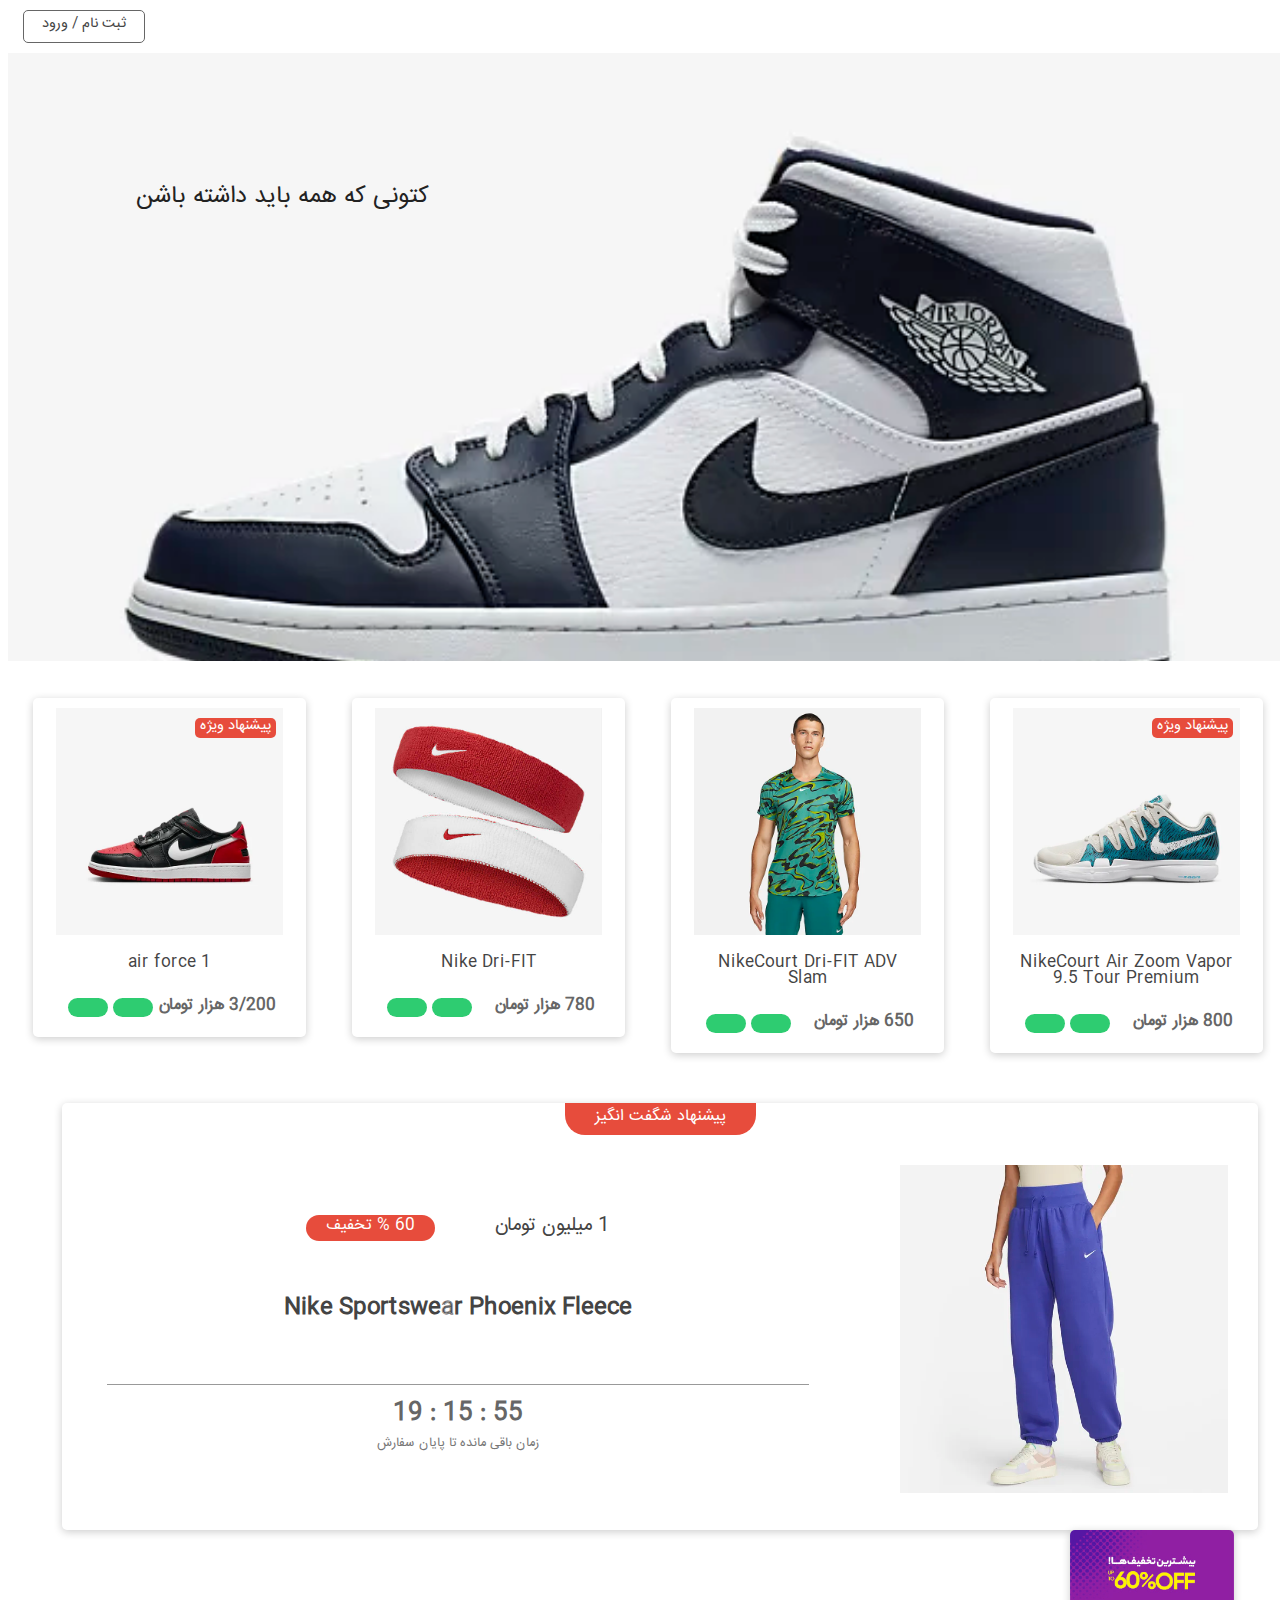
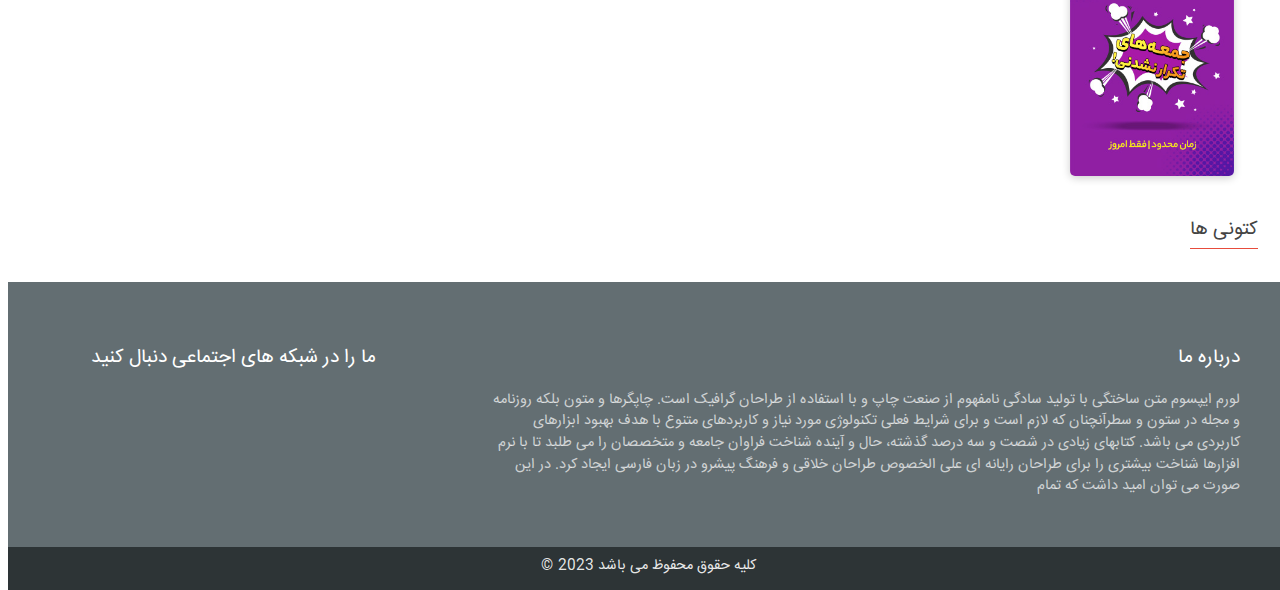
==== home.html @ 058c629d "login page" ====
<!DOCTYPE html>
<html dir="rtl">
<head>
    <meta charset="UTF-8">
    <meta name="viewport" content="width=device-width, initial-scale=1.0">
    <title>Document</title>
    <link rel="stylesheet" href="./style/reset.css">
    <link rel="stylesheet" href="./style/main.css">
    <link rel="stylesheet" href="./style/home.css">
    <link rel="preconnect" href="//fdn.fontcdn.ir">
    <link rel="preconnect" href="//v1.fontapi.ir">
    <link href="https://v1.fontapi.ir/css/Yekan" rel="stylesheet">
    <link rel="stylesheet" href="https://cdnjs.cloudflare.com/ajax/libs/font-awesome/6.4.2/css/all.min.css" integrity="sha512-z3gLpd7yknf1YoNbCzqRKc4qyor8gaKU1qmn+CShxbuBusANI9QpRohGBreCFkKxLhei6S9CQXFEbbKuqLg0DA==" crossorigin="anonymous" referrerpolicy="no-referrer" />
    <link rel="stylesheet" href="./style/animated.css">
    <link rel="stylesheet" href="./style/flexboxgrid.css">
    <link rel="stylesheet" href="./style/owl.carousel.min.css">
    <link rel="stylesheet" href="./style/owl.carousel.min.css">

</head>
<body>
    <header>
        <nav>
            <div class="nav_right">
                <a href="#"><i class="fa-solid fa-cart-shopping"></i></a>
                <a href=""><i class="fa-regular fa-user"></i></a>
                <a href=""><i class="fa-solid fa-magnifying-glass"></i></a>
                <a href=""><i class="fa-solid fa-house"></i></a>
            </div>
            <div class="nav_left">
                <div class="register-login-btn">
                <i class="fa-regular fa-user"></i>
                 <a href="">ثبت نام / ورود </a></div>
            </div>
        </nav>
        <section class="slider">
            <div class="slides">
                <div class="item active animate__fadeIn" id="slide1">
                    <img src="./photo/air-jordan1.JPEG" alt="">
                    <span>کتونی که همه باید داشته باشن</span>
                </div>
                <div class="item " id="slide2">
                    <img src="./photo/air-jordan-4-retro-damenschuh.jpeg" alt="" >
                    <span>یک رنگ خاص از یک کتونی ترند</span>
                </div>
                <div class="item " id="slide3">
                    <img src="./photo/786bc80b-c481-4cb5-91cc-292ecbd1cf85.JPEG" alt="">
                    <span>کیفیتی که همیشه دنبالش بودید</span>
                </div>
            </div>
            <div class="buttoms">
                <i onclick="setSlide('slide1',1)" class="fa-solid fa-circle" ></i>
                <i onclick="setSlide('slide2',2)" class="fa-solid fa-circle" ></i>
                <i onclick="setSlide('slide3',3)" class="fa-solid fa-circle" ></i>
            </div>
        </section>
    </header>
    <main>
            <section class="home-page-product-section">
                <div class="row">
                    <div class="col-lg-3 col-md-4 col-sm-6 col-xs-12">
                        <div class="shopping-card">
                           <div class="img-sec">
                            <img src="./photo/cards/card1.jpeg" alt=""  >
                            <span class="hot-offer">پیشنهاد ویژه</span>
                            <div class="stars">
                                <i class="fa-solid fa-star"></i>
                                <i class="fa-solid fa-star"></i>
                                <i class="fa-solid fa-star"></i>
                                <i class="fa-solid fa-star"></i>
                                <i class="fa-solid fa-star"></i>
                            </div>
                        </div>
                        <div class="title">NikeCourt Air Zoom Vapor 9.5 Tour Premium</div>
                        <div class="buttons">
                            <div class="right"><span class="price">800 هزار تومان</span> </div>
                            <div class="left">
                                <div class="extend-btn">
                                    <a href="" class="b-text">علاقه</a>
                                    <a href="" class="b-icon"><i class="fa-regular fa-heart"></i></a>
                                </div>
                                <div class="extend-btn">
                                    <a href="" class="b-text">خرید</a>
                                    <a href="" class="b-icon"><i class="fa-solid fa-cart-shopping"></i></a>
                                </div>
                            </div>
                        </div> 
                        </div>
                    </div>
                    <div class="col-lg-3 col-md-4 col-sm-6 col-xs-12">
                        <div class="shopping-card">
                           <div class="img-sec">
                            <img src="./photo/cards/card2.jpeg" alt="" >
                            <div class="stars">
                                <i class="fa-solid fa-star"></i>
                                <i class="fa-solid fa-star"></i>
                                <i class="fa-solid fa-star"></i>
                                <i class="fa-solid fa-star"></i>
                                <i class="fa-solid fa-star"></i>
                            </div>
                        </div>
                        <div class="title">NikeCourt Dri-FIT ADV Slam</div>
                        <div class="buttons">
                            <div class="right"><span class="price">650 هزار تومان</span> </div>
                            <div class="left">
                                <div class="extend-btn">
                                    <a href="" class="b-text">علاقه</a>
                                    <a href=""class="b-icon"><i class="fa-regular fa-heart"></i></a>
                                </div>
                                <div class="extend-btn">
                                    <a href="" class="b-text">خرید</a>
                                    <a href="" class="b-icon"><i class="fa-solid fa-cart-shopping"></i></a>
                                </div>
                            </div>
                        </div> 
                        </div>
                    </div>
                    <div class="col-lg-3 col-md-4 col-sm-6 col-xs-12">
                        <div class="shopping-card">
                           <div class="img-sec">
                            <img src="./photo/cards/card3.jpeg" alt="" >
                            <div class="stars">
                                <i class="fa-solid fa-star"></i>
                                <i class="fa-solid fa-star"></i>
                                <i class="fa-solid fa-star"></i>
                                <i class="fa-solid fa-star"></i>
                                <i class="fa-solid fa-star"></i>
                            </div>
                        </div>
                        <div class="title">Nike Dri-FIT</div>
                        <div class="buttons">
                            <div class="right"><span class="price">780 هزار تومان</span> </div>
                            <div class="left">
                                <div class="extend-btn">
                                    <a href="" class="b-text">علاقه</a>
                                    <a href="" class="b-icon"><i class="fa-regular fa-heart"></i></a>
                                </div>
                                <div class="extend-btn">
                                    <a href="" class="b-text">خرید</a>
                                    <a href="" class="b-icon"><i class="fa-solid fa-cart-shopping"></i></a>
                                </div>
                            </div>
                        </div> 
                        </div>
                    </div>
                    <div class="col-lg-3 col-md-4 col-sm-6 col-xs-12">
                        <div class="shopping-card">
                           <div class="img-sec">
                            <img src="./photo/cards/8d406f4e-4326-4050-8c28-095c5e1be34c.JPEG" alt="">
                            <span class="hot-offer">پیشنهاد ویژه</span>
                            <div class="stars">
                                <i class="fa-solid fa-star"></i>
                                <i class="fa-solid fa-star"></i>
                                <i class="fa-solid fa-star"></i>
                                <i class="fa-solid fa-star"></i>
                                <i class="fa-solid fa-star"></i>
                            </div>
                        </div>
                        <div class="title">air force 1 </div>
                        <div class="buttons">
                            <div class="right"><span class="price">3/200 هزار تومان</span></div>
                            <div class="left">
                                <div class="extend-btn">
                                    <a href="" class="b-text">علاقه</a>
                                    <a href="" class="b-icon"><i class="fa-regular fa-heart"></i></a>
                                </div>
                                <div class="extend-btn">
                                    <a href="" class="b-text">خرید</a>
                                    <a href="" class="b-icon"><i class="fa-solid fa-cart-shopping"></i></a>
                                </div>
                            </div>
                        </div> 
                        </div>
                    </div>
                </div>
            </section>
            <section class="supper-offer-section">
                <div class="row">
                    <div class="col-lg-9 col-md-9 col-xs-12 col-sm-7">
                        <div class="container">
                        <div class="supper-offer-box">
                            <span class="title">پیشنهاد شگفت انگیز</span>
                            <div class="body">
                            <div class="row">
                                <div class="col-lg-4 col-md-4 col-sm-12 col-xs-12">
                                    <div class="image-container">
                                        <img src="./photo/supper.jpeg" alt="">
                                    </div>
                                </div>
                                <div class="col-lg-8 col-md-8 col-sm-12 col-xs-12">
                                    <div class="spasification">
                                        <div class="price-row">
                                            <div class="price">1 میلیون تومان</div>
                                            <div class="offer">60 % تخفیف</div>
                                        </div>
                                        <div class="title-name">Nike Sportswear Phoenix Fleece</div>
                                        <div class="counter-down">
                                            <span id="s">55</span> :
                                            <span id="m">15</span> :
                                            <span id="h">19</span>
                                           
                                            
                                        </div>
                                        <div class="remaining-down">زمان باقی مانده تا پایان سفارش</div>
                                    </div>
                                </div>
                            </div>
                            </div>
                        </div>
                    </div>
                    <div class="col-lg-3 col-md-3 col-xs-12 col-sm-5">
                        <div class="banner">
                            <img src="./photo/friday.jpg" alt="">
                        </div></div>
                    </div>
                </div>
            </section>
            <section class="dragble-list">
                <div class="title">
                    <span>کتونی ها </span>
                </div>
                <div class="owl-carousel owl-theme" id="owl-product">
                    <div class="item">
                        <div class="shopping-card">
                            <div class="img-sec">
                             <img src="./photo/h1.jpg" alt="" >
                             <div class="stars">
                                 <i class="fa-solid fa-star"></i>
                                 <i class="fa-solid fa-star"></i>
                                 <i class="fa-solid fa-star"></i>
                                 <i class="fa-solid fa-star"></i>
                                 <i class="fa-solid fa-star"></i>
                             </div>
                         </div>
                         <div class="title">Nike Air Force 1 '07</div>
                         <div class="buttons">
                             <div class="right"><span class="price">780 هزار تومان</span> </div>
                             <div class="left">
                                 <div class="extend-btn">
                                     <a href="" class="b-text">علاقه</a>
                                     <a href="" class="b-icon"><i class="fa-regular fa-heart"></i></a>
                                 </div>
                                 <div class="extend-btn">
                                     <a href="" class="b-text">خرید</a>
                                     <a href="" class="b-icon"><i class="fa-solid fa-cart-shopping"></i></a>
                                 </div>
                             </div>
                         </div> 
                         </div>
                    </div>
                    <div class="item">
                        <div class="shopping-card">
                            <div class="img-sec">
                             <img src="./photo/h2.jpeg" alt="" >
                             <div class="stars">
                                 <i class="fa-solid fa-star"></i>
                                 <i class="fa-solid fa-star"></i>
                                 <i class="fa-solid fa-star"></i>
                                 <i class="fa-solid fa-star"></i>
                                 <i class="fa-solid fa-star"></i>
                             </div>
                         </div>
                         <div class="title">Nike Air Force 1 Shadow</div>
                         <div class="buttons">
                             <div class="right"><span class="price">780 هزار تومان</span> </div>
                             <div class="left">
                                 <div class="extend-btn">
                                     <a href="" class="b-text">علاقه</a>
                                     <a href="" class="b-icon"><i class="fa-regular fa-heart"></i></a>
                                 </div>
                                 <div class="extend-btn">
                                     <a href="" class="b-text">خرید</a>
                                     <a href="" class="b-icon"><i class="fa-solid fa-cart-shopping"></i></a>
                                 </div>
                             </div>
                         </div> 
                         </div>
                    </div>
                    <div class="item">
                        <div class="shopping-card">
                            <div class="img-sec">
                             <img src="./photo/h3.jpeg" alt="" >
                             <div class="stars">
                                 <i class="fa-solid fa-star"></i>
                                 <i class="fa-solid fa-star"></i>
                                 <i class="fa-solid fa-star"></i>
                                 <i class="fa-solid fa-star"></i>
                                 <i class="fa-solid fa-star"></i>
                             </div>
                         </div>
                         <div class="title">Nike Dunk Low</div>
                         <div class="buttons">
                             <div class="right"><span class="price">1.780 هزار تومان</span> </div>
                             <div class="left">
                                 <div class="extend-btn">
                                     <a href="" class="b-text">علاقه</a>
                                     <a href="" class="b-icon"><i class="fa-regular fa-heart"></i></a>
                                 </div>
                                 <div class="extend-btn">
                                     <a href="" class="b-text">خرید</a>
                                     <a href="" class="b-icon"><i class="fa-solid fa-cart-shopping"></i></a>
                                 </div>
                             </div>
                         </div> 
                         </div>
                    </div>
                    <div class="item">
                        <div class="shopping-card">
                            <div class="img-sec">
                             <img src="./photo/h4.jpeg" alt="" >
                             <div class="stars">
                                 <i class="fa-solid fa-star"></i>
                                 <i class="fa-solid fa-star"></i>
                                 <i class="fa-solid fa-star"></i>
                                 <i class="fa-solid fa-star"></i>
                                 <i class="fa-solid fa-star"></i>
                             </div>
                         </div>
                         <div class="title">Nike Dunk Low</div>
                         <div class="buttons">
                             <div class="right"><span class="price">1.870 هزار تومان</span> </div>
                             <div class="left">
                                 <div class="extend-btn">
                                     <a href="" class="b-text">علاقه</a>
                                     <a href="" class="b-icon"><i class="fa-regular fa-heart"></i></a>
                                 </div>
                                 <div class="extend-btn">
                                     <a href="" class="b-text">خرید</a>
                                     <a href="" class="b-icon"><i class="fa-solid fa-cart-shopping"></i></a>
                                 </div>
                             </div>
                         </div> 
                         </div>
                    </div>
                    <div class="item">
                        <div class="shopping-card">
                            <div class="img-sec">
                             <img src="./photo/h5.jpg" alt="" >
                             <div class="stars">
                                 <i class="fa-solid fa-star"></i>
                                 <i class="fa-solid fa-star"></i>
                                 <i class="fa-solid fa-star"></i>
                                 <i class="fa-solid fa-star"></i>
                                 <i class="fa-solid fa-star"></i>
                             </div>
                         </div>
                         <div class="title">Nike Dunk Low</div>
                         <div class="buttons">
                             <div class="right"><span class="price">1.330 هزار تومان</span> </div>
                             <div class="left">
                                 <div class="extend-btn">
                                     <a href="" class="b-text">علاقه</a>
                                     <a href="" class="b-icon"><i class="fa-regular fa-heart"></i></a>
                                 </div>
                                 <div class="extend-btn">
                                     <a href="" class="b-text">خرید</a>
                                     <a href="" class="b-icon"><i class="fa-solid fa-cart-shopping"></i></a>
                                 </div>
                             </div>
                         </div> 
                         </div>
                    </div>
                    <div class="item">
                        <div class="shopping-card">
                            <div class="img-sec">
                             <img src="./photo/h6.jpg" alt="" >
                             <div class="stars">
                                 <i class="fa-solid fa-star"></i>
                                 <i class="fa-solid fa-star"></i>
                                 <i class="fa-solid fa-star"></i>
                                 <i class="fa-solid fa-star"></i>
                                 <i class="fa-solid fa-star"></i>
                             </div>
                         </div>
                         <div class="title">Air Jordan 1 Mid</div>
                         <div class="buttons">
                             <div class="right"><span class="price">1.220 هزار تومان</span> </div>
                             <div class="left">
                                 <div class="extend-btn">
                                     <a href="" class="b-text">علاقه</a>
                                     <a href="" class="b-icon"><i class="fa-regular fa-heart"></i></a>
                                 </div>
                                 <div class="extend-btn">
                                     <a href="" class="b-text">خرید</a>
                                     <a href="" class="b-icon"><i class="fa-solid fa-cart-shopping"></i></a>
                                 </div>
                             </div>
                         </div> 
                         </div>
                    </div>
                    <div class="item">
                        <div class="shopping-card">
                            <div class="img-sec">
                             <img src="./photo/cards/card1.jpeg" alt="" >
                             <div class="stars">
                                 <i class="fa-solid fa-star"></i>
                                 <i class="fa-solid fa-star"></i>
                                 <i class="fa-solid fa-star"></i>
                                 <i class="fa-solid fa-star"></i>
                                 <i class="fa-solid fa-star"></i>
                             </div>
                         </div>
                         <div class="title">Nike Air Force 1 LV8</div>
                         <div class="buttons">
                             <div class="right"><span class="price">980 هزار تومان</span> </div>
                             <div class="left">
                                 <div class="extend-btn">
                                     <a href="" class="b-text">علاقه</a>
                                     <a href="" class="b-icon"><i class="fa-regular fa-heart"></i></a>
                                 </div>
                                 <div class="extend-btn">
                                     <a href="" class="b-text">خرید</a>
                                     <a href="" class="b-icon"><i class="fa-solid fa-cart-shopping"></i></a>
                                 </div>
                             </div>
                         </div> 
                         </div>
                    </div>
                </div>
            </section>
    </main>
    <footer>
        <div class="row">
            <div class="col-lg-8">
                <div class="right">
                    <div class="title">درباره ما</div> 
                    <div class="des">
                    لورم ایپسوم متن ساختگی با تولید سادگی نامفهوم از صنعت چاپ و با استفاده از طراحان گرافیک است. چاپگرها و متون بلکه روزنامه و مجله در ستون و سطرآنچنان که لازم است و برای شرایط فعلی تکنولوژی مورد نیاز و کاربردهای متنوع با هدف بهبود ابزارهای کاربردی می باشد. کتابهای زیادی در شصت و سه درصد گذشته، حال و آینده شناخت فراوان جامعه و متخصصان را می طلبد تا با نرم افزارها شناخت بیشتری را برای طراحان رایانه ای علی الخصوص طراحان خلاقی و فرهنگ پیشرو در زبان فارسی ایجاد کرد. در این صورت می توان امید داشت که تمام
                </div>
                </div>
               
            </div>
            <div class="col-lg-4">
                <div class="left">
                    <div class="title">
                        ما را در شبکه های اجتماعی دنبال کنید
                    </div>
                    <div class="socials">
                        <a href=""><i class="fa-brands fa-linkedin"></i></a>
                        <a href=""><i class="fa-brands fa-twitter"></i></a>
                        <a href=""><i class="fa-brands fa-instagram"></i></a>
                        <a href=""><i class="fa-brands fa-telegram"></i></a>
                    </div>
                </div>
            </div>
        </div>
        <div class="bottom">کلیه حقوق محفوظ می باشد 2023 © </div>
    </footer>
    <script src="./js/main.js"></script>
    <script src="https://code.jquery.com/jquery-3.4.1.min.js" integrity="sha256-CSXorXvZcTkaix6Yvo6HppcZGetbYMGWSFlBw8HfCJo=" crossorigin="anonymous"></script>
    <script src="./js/jquery.js"></script>
    <script src="./js/owl.carousel.min.js"></script>
</body>
</html>
---- style/main.css ----
@font-face {
  font-family: "iran";
  src: url(../fonts/iran.ttf);
}
* {
  direction: rtl;
  box-sizing: border-box;
  font-family: "iran", sans-serif;
}

body {
  font-family: "Yekan";
  font-size: 100%;
}

a {
  text-decoration: none;
}/*# sourceMappingURL=main.css.map */
---- style/home.css ----
header nav {
  display: flex;
  justify-content: space-between;
  padding: 0.625rem 0.9375rem;
  font-size: 1em;
}
header nav .nav_right {
  display: flex;
  justify-content: center;
  align-items: center;
}
header nav .nav_right a {
  color: #444;
  padding: 0px 0.625rem;
  margin: 0px 0.3125rem;
  font-size: 1.1em;
}
header nav .register-login-btn {
  display: flex;
  justify-content: center;
  align-items: center;
  border: 1px solid #666;
  padding: 0.5125rem 0.5rem;
  border-radius: 5px;
}
header nav .register-login-btn i {
  margin: 0.4375 rem;
  color: #444;
  font-size: 1.1em;
}
header nav .register-login-btn a {
  color: #444;
  margin: 0 0.625rem;
  font-size: 0.9em;
}
header .slider {
  position: relative;
  font-size: 1em;
}
header .slider .slides .item {
  position: relative;
  display: none;
}
header .slider .slides .item img {
  width: 100%;
  height: 38rem;
  -o-object-fit: cover;
     object-fit: cover;
}
header .slider .slides .item span {
  position: absolute;
  left: 10%;
  top: 22%;
  font-size: 1.5rem;
  color: #222;
}
header .slider .slides .item.active {
  display: block;
  animation-name: fade-in;
  animation-duration: 2s;
}
header .slider .buttoms {
  position: absolute;
  bottom: 30px;
  left: 40px;
  z-index: 1;
}
header .slider .buttoms i {
  color: white;
  margin: 2px;
  cursor: pointer;
}
header .slider .buttoms i:hover {
  color: rgba(50, 48, 48, 0.4);
}

main .home-page-product-section {
  padding: 20px 10px;
  font-size: 1rem;
}
main .home-page-product-section .shopping-card {
  text-align: center;
  box-shadow: 0px 2px 8px 0px rgba(0, 0, 0, 0.2);
  margin: 10px 15px;
  border-radius: 5px;
  padding: 10px;
}
main .home-page-product-section .shopping-card .img-sec {
  position: relative;
}
main .home-page-product-section .shopping-card .img-sec img {
  width: 90%;
}
main .home-page-product-section .shopping-card .img-sec .hot-offer {
  background-color: #e74c3c;
  color: white;
  padding: 3px 5px;
  border-radius: 5px;
  position: absolute;
  right: 20px;
  top: 10px;
  font-size: 0.9rem;
}
main .home-page-product-section .shopping-card .img-sec .stars {
  position: absolute;
  top: 10px;
  left: 20px;
}
main .home-page-product-section .shopping-card .img-sec .stars i {
  color: #f1c40f;
}
main .home-page-product-section .shopping-card .title {
  color: #444;
  margin: 15px;
}
main .home-page-product-section .shopping-card .buttons {
  display: flex;
  justify-content: space-between;
  align-items: center;
  padding: 10px 20px;
}
main .home-page-product-section .shopping-card .buttons .right .price {
  color: #666;
  font-weight: bold;
}
main .home-page-product-section .shopping-card .buttons .left {
  display: flex;
}
main .home-page-product-section .shopping-card .buttons .left .extend-btn {
  display: flex;
  justify-content: space-between;
  align-items: center;
  margin-left: 5px;
  background-color: #2ecc71;
  color: white;
  width: 40px;
  padding: 8px 12px;
  border-radius: 25px;
  transition: 0.75s;
  cursor: pointer;
}
main .home-page-product-section .shopping-card .buttons .left .extend-btn .b-text {
  display: none;
  color: white;
}
main .home-page-product-section .shopping-card .buttons .left .extend-btn .b-icon {
  color: white;
  padding-top: 3px;
}
main .home-page-product-section .shopping-card .buttons .left .extend-btn:hover {
  width: 100px;
}
main .home-page-product-section .shopping-card .buttons .left .extend-btn:hover .b-text {
  display: block;
}
main .supper-offer-section {
  padding: 1.25rem;
  font-size: 1rem;
}
main .supper-offer-section .supper-offer-box {
  text-align: center;
  box-shadow: 0px 2px 8px 0px rgba(0, 0, 0, 0.2);
  border-radius: 5px;
  margin: 0rem 0.625rem;
}
main .supper-offer-section .supper-offer-box .title {
  background-color: #e74c3c;
  color: white;
  padding: 0.5rem 1.875rem;
  display: inline-block;
  border-bottom-right-radius: 20px;
  border-bottom-left-radius: 20px;
}
main .supper-offer-section .supper-offer-box .body .image-container {
  text-align: center;
  padding: 1.875rem;
}
main .supper-offer-section .supper-offer-box .body .image-container img {
  width: 100%;
}
main .supper-offer-section .supper-offer-box .body .spasification {
  padding: 1.875rem 0.3125rem;
}
main .supper-offer-section .supper-offer-box .body .spasification .price-row {
  margin-top: 3.125rem;
  display: flex;
  justify-content: center;
  align-items: center;
}
main .supper-offer-section .supper-offer-box .body .spasification .price-row .price {
  margin-left: 3.75rem;
  color: #444;
  font-size: 1.2rem;
}
main .supper-offer-section .supper-offer-box .body .spasification .price-row .offer {
  color: white;
  background-color: #e74c3c;
  padding: 0.3125rem 1.25rem;
  border-radius: 25px;
}
main .supper-offer-section .supper-offer-box .body .spasification .title-name {
  margin: 3.75rem 0;
  font-weight: bold;
  color: #444;
  font-size: 1.4rem;
}
main .supper-offer-section .supper-offer-box .body .spasification .counter-down {
  border-top: 1px solid rgba(0, 0, 0, 0.4);
  margin: 0.625rem 2.5rem;
  padding-top: 1.25rem;
  font-weight: bold;
  color: #666;
  font-size: 1.5rem;
}
main .supper-offer-section .supper-offer-box .body .spasification .remaining-down {
  color: #777;
  font-size: 0.8rem;
}
main .supper-offer-section .banner {
  text-align: center;
  padding: 0px 0.3125rem;
}
main .supper-offer-section .banner img {
  border-radius: 5px;
  box-shadow: 0px 2px 8px 0px rgba(0, 0, 0, 0.2);
  width: 80%;
}

.owl-stage-outer {
  direction: ltr;
}

.dragble-list {
  padding: 20px 10px;
  font-size: 1rem;
}
.dragble-list .shopping-card {
  text-align: center;
  box-shadow: 0px 2px 8px 0px rgba(0, 0, 0, 0.2);
  margin: 10px 15px;
  border-radius: 5px;
  padding: 10px;
}
.dragble-list .shopping-card .img-sec {
  position: relative;
}
.dragble-list .shopping-card .img-sec img {
  width: 90%;
}
.dragble-list .shopping-card .img-sec .hot-offer {
  background-color: #e74c3c;
  color: white;
  padding: 3px 5px;
  border-radius: 5px;
  position: absolute;
  right: 20px;
  top: 10px;
  font-size: 0.9rem;
}
.dragble-list .shopping-card .img-sec .stars {
  position: absolute;
  top: 10px;
  left: 20px;
}
.dragble-list .shopping-card .img-sec .stars i {
  color: #f1c40f;
}
.dragble-list .shopping-card .title {
  color: #444;
  margin: 15px;
}
.dragble-list .shopping-card .buttons {
  display: flex;
  justify-content: space-between;
  align-items: center;
  padding: 10px 20px;
}
.dragble-list .shopping-card .buttons .right .price {
  color: #666;
  font-weight: bold;
}
.dragble-list .shopping-card .buttons .left {
  display: flex;
}
.dragble-list .shopping-card .buttons .left .extend-btn {
  display: flex;
  justify-content: space-between;
  align-items: center;
  margin-left: 5px;
  background-color: #2ecc71;
  color: white;
  width: 40px;
  padding: 8px 12px;
  border-radius: 25px;
  transition: 0.75s;
  cursor: pointer;
}
.dragble-list .shopping-card .buttons .left .extend-btn .b-text {
  display: none;
  color: white;
}
.dragble-list .shopping-card .buttons .left .extend-btn .b-icon {
  color: white;
  padding-top: 3px;
}
.dragble-list .shopping-card .buttons .left .extend-btn:hover {
  width: 100px;
}
.dragble-list .shopping-card .buttons .left .extend-btn:hover .b-text {
  display: block;
}

.dragble-list .title {
  padding: 0rem 1.25rem 1.25rem;
}
.dragble-list .title span {
  font-size: 1.2em;
  color: #444;
  border-bottom: 1.5px solid #e74c3c;
}

footer {
  background-color: #636e72;
  font-size: 1rem;
}
footer .right {
  padding: 3rem;
}
footer .right .title {
  padding: 1.3rem 0rem;
  color: white;
  font-size: 1.2rem;
}
footer .right .des {
  color: rgba(255, 255, 255, 0.7);
  line-height: 1.5em;
  font-size: 0.9em;
}
footer .left {
  padding: 3rem;
}
footer .left .title {
  padding: 1.3rem 0rem;
  font-size: 1.2em;
  color: white;
}
footer .left .socials {
  display: flex;
  justify-content: space;
  align-items: center;
}
footer .left .socials a {
  color: white;
  font-size: 1.5em;
  margin-top: 1.125rem;
  margin-left: 0.5rem;
}
footer .bottom {
  background-color: #2d3436;
  text-align: center;
  padding: 0.9rem;
  color: rgba(255, 255, 255, 0.9);
  font-size: 0.9rem;
}/*# sourceMappingURL=home.css.map */
---- style/animated.css ----
@-webkit-keyframes fade-in {
    0% {
      opacity: 0;
    }
    100% {
      opacity: 1;
    }
  }
  @keyframes fade-in {
    0% {
      opacity: 0;
    }
    100% {
      opacity: 1;
    }
  }
---- style/flexboxgrid.css ----
.container-fluid,
.container {
  margin-right: auto;
  margin-left: auto;
}

.container-fluid {
  padding-right: 2rem;
  padding-left: 2rem;
}

.row {
  box-sizing: border-box;
  display: -webkit-box;
  display: -ms-flexbox;
  display: flex;
  -webkit-box-flex: 0;
  -ms-flex: 0 1 auto;
  flex: 0 1 auto;
  -webkit-box-orient: horizontal;
  -webkit-box-direction: normal;
  -ms-flex-direction: row;
  flex-direction: row;
  -ms-flex-wrap: wrap;
  flex-wrap: wrap;
  margin-right: -0.5rem;
  margin-left: -0.5rem;
}

.row.reverse {
  -webkit-box-orient: horizontal;
  -webkit-box-direction: reverse;
  -ms-flex-direction: row-reverse;
  flex-direction: row-reverse;
}

.col.reverse {
  -webkit-box-orient: vertical;
  -webkit-box-direction: reverse;
  -ms-flex-direction: column-reverse;
  flex-direction: column-reverse;
}

.col-xs,
.col-xs-1,
.col-xs-2,
.col-xs-3,
.col-xs-4,
.col-xs-5,
.col-xs-6,
.col-xs-7,
.col-xs-8,
.col-xs-9,
.col-xs-10,
.col-xs-11,
.col-xs-12,
.col-xs-offset-0,
.col-xs-offset-1,
.col-xs-offset-2,
.col-xs-offset-3,
.col-xs-offset-4,
.col-xs-offset-5,
.col-xs-offset-6,
.col-xs-offset-7,
.col-xs-offset-8,
.col-xs-offset-9,
.col-xs-offset-10,
.col-xs-offset-11,
.col-xs-offset-12 {
  box-sizing: border-box;
  -webkit-box-flex: 0;
  -ms-flex: 0 0 auto;
  flex: 0 0 auto;
  padding-right: 0.5rem;
  padding-left: 0.5rem;
}

.col-xs {
  -webkit-box-flex: 1;
  -ms-flex-positive: 1;
  flex-grow: 1;
  -ms-flex-preferred-size: 0;
  flex-basis: 0;
  max-width: 100%;
}

.col-xs-1 {
  -ms-flex-preferred-size: 8.33333333%;
  flex-basis: 8.33333333%;
  max-width: 8.33333333%;
}

.col-xs-2 {
  -ms-flex-preferred-size: 16.66666667%;
  flex-basis: 16.66666667%;
  max-width: 16.66666667%;
}

.col-xs-3 {
  -ms-flex-preferred-size: 25%;
  flex-basis: 25%;
  max-width: 25%;
}

.col-xs-4 {
  -ms-flex-preferred-size: 33.33333333%;
  flex-basis: 33.33333333%;
  max-width: 33.33333333%;
}

.col-xs-5 {
  -ms-flex-preferred-size: 41.66666667%;
  flex-basis: 41.66666667%;
  max-width: 41.66666667%;
}

.col-xs-6 {
  -ms-flex-preferred-size: 50%;
  flex-basis: 50%;
  max-width: 50%;
}

.col-xs-7 {
  -ms-flex-preferred-size: 58.33333333%;
  flex-basis: 58.33333333%;
  max-width: 58.33333333%;
}

.col-xs-8 {
  -ms-flex-preferred-size: 66.66666667%;
  flex-basis: 66.66666667%;
  max-width: 66.66666667%;
}

.col-xs-9 {
  -ms-flex-preferred-size: 75%;
  flex-basis: 75%;
  max-width: 75%;
}

.col-xs-10 {
  -ms-flex-preferred-size: 83.33333333%;
  flex-basis: 83.33333333%;
  max-width: 83.33333333%;
}

.col-xs-11 {
  -ms-flex-preferred-size: 91.66666667%;
  flex-basis: 91.66666667%;
  max-width: 91.66666667%;
}

.col-xs-12 {
  -ms-flex-preferred-size: 100%;
  flex-basis: 100%;
  max-width: 100%;
}

.col-xs-offset-0 {
  margin-left: 0;
}

.col-xs-offset-1 {
  margin-left: 8.33333333%;
}

.col-xs-offset-2 {
  margin-left: 16.66666667%;
}

.col-xs-offset-3 {
  margin-left: 25%;
}

.col-xs-offset-4 {
  margin-left: 33.33333333%;
}

.col-xs-offset-5 {
  margin-left: 41.66666667%;
}

.col-xs-offset-6 {
  margin-left: 50%;
}

.col-xs-offset-7 {
  margin-left: 58.33333333%;
}

.col-xs-offset-8 {
  margin-left: 66.66666667%;
}

.col-xs-offset-9 {
  margin-left: 75%;
}

.col-xs-offset-10 {
  margin-left: 83.33333333%;
}

.col-xs-offset-11 {
  margin-left: 91.66666667%;
}

.start-xs {
  -webkit-box-pack: start;
  -ms-flex-pack: start;
  justify-content: flex-start;
  text-align: start;
}

.center-xs {
  -webkit-box-pack: center;
  -ms-flex-pack: center;
  justify-content: center;
  text-align: center;
}

.end-xs {
  -webkit-box-pack: end;
  -ms-flex-pack: end;
  justify-content: flex-end;
  text-align: end;
}

.top-xs {
  -webkit-box-align: start;
  -ms-flex-align: start;
  align-items: flex-start;
}

.middle-xs {
  -webkit-box-align: center;
  -ms-flex-align: center;
  align-items: center;
}

.bottom-xs {
  -webkit-box-align: end;
  -ms-flex-align: end;
  align-items: flex-end;
}

.around-xs {
  -ms-flex-pack: distribute;
  justify-content: space-around;
}

.between-xs {
  -webkit-box-pack: justify;
  -ms-flex-pack: justify;
  justify-content: space-between;
}

.first-xs {
  -webkit-box-ordinal-group: 0;
  -ms-flex-order: -1;
  order: -1;
}

.last-xs {
  -webkit-box-ordinal-group: 2;
  -ms-flex-order: 1;
  order: 1;
}

@media only screen and (min-width: 48em) {
  .container {
    width: 49rem;
  }

  .col-sm,
  .col-sm-1,
  .col-sm-2,
  .col-sm-3,
  .col-sm-4,
  .col-sm-5,
  .col-sm-6,
  .col-sm-7,
  .col-sm-8,
  .col-sm-9,
  .col-sm-10,
  .col-sm-11,
  .col-sm-12,
  .col-sm-offset-0,
  .col-sm-offset-1,
  .col-sm-offset-2,
  .col-sm-offset-3,
  .col-sm-offset-4,
  .col-sm-offset-5,
  .col-sm-offset-6,
  .col-sm-offset-7,
  .col-sm-offset-8,
  .col-sm-offset-9,
  .col-sm-offset-10,
  .col-sm-offset-11,
  .col-sm-offset-12 {
    box-sizing: border-box;
    -webkit-box-flex: 0;
    -ms-flex: 0 0 auto;
    flex: 0 0 auto;
    padding-right: 0.5rem;
    padding-left: 0.5rem;
  }

  .col-sm {
    -webkit-box-flex: 1;
    -ms-flex-positive: 1;
    flex-grow: 1;
    -ms-flex-preferred-size: 0;
    flex-basis: 0;
    max-width: 100%;
  }

  .col-sm-1 {
    -ms-flex-preferred-size: 8.33333333%;
    flex-basis: 8.33333333%;
    max-width: 8.33333333%;
  }

  .col-sm-2 {
    -ms-flex-preferred-size: 16.66666667%;
    flex-basis: 16.66666667%;
    max-width: 16.66666667%;
  }

  .col-sm-3 {
    -ms-flex-preferred-size: 25%;
    flex-basis: 25%;
    max-width: 25%;
  }

  .col-sm-4 {
    -ms-flex-preferred-size: 33.33333333%;
    flex-basis: 33.33333333%;
    max-width: 33.33333333%;
  }

  .col-sm-5 {
    -ms-flex-preferred-size: 41.66666667%;
    flex-basis: 41.66666667%;
    max-width: 41.66666667%;
  }

  .col-sm-6 {
    -ms-flex-preferred-size: 50%;
    flex-basis: 50%;
    max-width: 50%;
  }

  .col-sm-7 {
    -ms-flex-preferred-size: 58.33333333%;
    flex-basis: 58.33333333%;
    max-width: 58.33333333%;
  }

  .col-sm-8 {
    -ms-flex-preferred-size: 66.66666667%;
    flex-basis: 66.66666667%;
    max-width: 66.66666667%;
  }

  .col-sm-9 {
    -ms-flex-preferred-size: 75%;
    flex-basis: 75%;
    max-width: 75%;
  }

  .col-sm-10 {
    -ms-flex-preferred-size: 83.33333333%;
    flex-basis: 83.33333333%;
    max-width: 83.33333333%;
  }

  .col-sm-11 {
    -ms-flex-preferred-size: 91.66666667%;
    flex-basis: 91.66666667%;
    max-width: 91.66666667%;
  }

  .col-sm-12 {
    -ms-flex-preferred-size: 100%;
    flex-basis: 100%;
    max-width: 100%;
  }

  .col-sm-offset-0 {
    margin-left: 0;
  }

  .col-sm-offset-1 {
    margin-left: 8.33333333%;
  }

  .col-sm-offset-2 {
    margin-left: 16.66666667%;
  }

  .col-sm-offset-3 {
    margin-left: 25%;
  }

  .col-sm-offset-4 {
    margin-left: 33.33333333%;
  }

  .col-sm-offset-5 {
    margin-left: 41.66666667%;
  }

  .col-sm-offset-6 {
    margin-left: 50%;
  }

  .col-sm-offset-7 {
    margin-left: 58.33333333%;
  }

  .col-sm-offset-8 {
    margin-left: 66.66666667%;
  }

  .col-sm-offset-9 {
    margin-left: 75%;
  }

  .col-sm-offset-10 {
    margin-left: 83.33333333%;
  }

  .col-sm-offset-11 {
    margin-left: 91.66666667%;
  }

  .start-sm {
    -webkit-box-pack: start;
    -ms-flex-pack: start;
    justify-content: flex-start;
    text-align: start;
  }

  .center-sm {
    -webkit-box-pack: center;
    -ms-flex-pack: center;
    justify-content: center;
    text-align: center;
  }

  .end-sm {
    -webkit-box-pack: end;
    -ms-flex-pack: end;
    justify-content: flex-end;
    text-align: end;
  }

  .top-sm {
    -webkit-box-align: start;
    -ms-flex-align: start;
    align-items: flex-start;
  }

  .middle-sm {
    -webkit-box-align: center;
    -ms-flex-align: center;
    align-items: center;
  }

  .bottom-sm {
    -webkit-box-align: end;
    -ms-flex-align: end;
    align-items: flex-end;
  }

  .around-sm {
    -ms-flex-pack: distribute;
    justify-content: space-around;
  }

  .between-sm {
    -webkit-box-pack: justify;
    -ms-flex-pack: justify;
    justify-content: space-between;
  }

  .first-sm {
    -webkit-box-ordinal-group: 0;
    -ms-flex-order: -1;
    order: -1;
  }

  .last-sm {
    -webkit-box-ordinal-group: 2;
    -ms-flex-order: 1;
    order: 1;
  }
}

@media only screen and (min-width: 64em) {
  .container {
    width: 65rem;
  }

  .col-md,
  .col-md-1,
  .col-md-2,
  .col-md-3,
  .col-md-4,
  .col-md-5,
  .col-md-6,
  .col-md-7,
  .col-md-8,
  .col-md-9,
  .col-md-10,
  .col-md-11,
  .col-md-12,
  .col-md-offset-0,
  .col-md-offset-1,
  .col-md-offset-2,
  .col-md-offset-3,
  .col-md-offset-4,
  .col-md-offset-5,
  .col-md-offset-6,
  .col-md-offset-7,
  .col-md-offset-8,
  .col-md-offset-9,
  .col-md-offset-10,
  .col-md-offset-11,
  .col-md-offset-12 {
    box-sizing: border-box;
    -webkit-box-flex: 0;
    -ms-flex: 0 0 auto;
    flex: 0 0 auto;
    padding-right: 0.5rem;
    padding-left: 0.5rem;
  }

  .col-md {
    -webkit-box-flex: 1;
    -ms-flex-positive: 1;
    flex-grow: 1;
    -ms-flex-preferred-size: 0;
    flex-basis: 0;
    max-width: 100%;
  }

  .col-md-1 {
    -ms-flex-preferred-size: 8.33333333%;
    flex-basis: 8.33333333%;
    max-width: 8.33333333%;
  }

  .col-md-2 {
    -ms-flex-preferred-size: 16.66666667%;
    flex-basis: 16.66666667%;
    max-width: 16.66666667%;
  }

  .col-md-3 {
    -ms-flex-preferred-size: 25%;
    flex-basis: 25%;
    max-width: 25%;
  }

  .col-md-4 {
    -ms-flex-preferred-size: 33.33333333%;
    flex-basis: 33.33333333%;
    max-width: 33.33333333%;
  }

  .col-md-5 {
    -ms-flex-preferred-size: 41.66666667%;
    flex-basis: 41.66666667%;
    max-width: 41.66666667%;
  }

  .col-md-6 {
    -ms-flex-preferred-size: 50%;
    flex-basis: 50%;
    max-width: 50%;
  }

  .col-md-7 {
    -ms-flex-preferred-size: 58.33333333%;
    flex-basis: 58.33333333%;
    max-width: 58.33333333%;
  }

  .col-md-8 {
    -ms-flex-preferred-size: 66.66666667%;
    flex-basis: 66.66666667%;
    max-width: 66.66666667%;
  }

  .col-md-9 {
    -ms-flex-preferred-size: 75%;
    flex-basis: 75%;
    max-width: 75%;
  }

  .col-md-10 {
    -ms-flex-preferred-size: 83.33333333%;
    flex-basis: 83.33333333%;
    max-width: 83.33333333%;
  }

  .col-md-11 {
    -ms-flex-preferred-size: 91.66666667%;
    flex-basis: 91.66666667%;
    max-width: 91.66666667%;
  }

  .col-md-12 {
    -ms-flex-preferred-size: 100%;
    flex-basis: 100%;
    max-width: 100%;
  }

  .col-md-offset-0 {
    margin-left: 0;
  }

  .col-md-offset-1 {
    margin-left: 8.33333333%;
  }

  .col-md-offset-2 {
    margin-left: 16.66666667%;
  }

  .col-md-offset-3 {
    margin-left: 25%;
  }

  .col-md-offset-4 {
    margin-left: 33.33333333%;
  }

  .col-md-offset-5 {
    margin-left: 41.66666667%;
  }

  .col-md-offset-6 {
    margin-left: 50%;
  }

  .col-md-offset-7 {
    margin-left: 58.33333333%;
  }

  .col-md-offset-8 {
    margin-left: 66.66666667%;
  }

  .col-md-offset-9 {
    margin-left: 75%;
  }

  .col-md-offset-10 {
    margin-left: 83.33333333%;
  }

  .col-md-offset-11 {
    margin-left: 91.66666667%;
  }

  .start-md {
    -webkit-box-pack: start;
    -ms-flex-pack: start;
    justify-content: flex-start;
    text-align: start;
  }

  .center-md {
    -webkit-box-pack: center;
    -ms-flex-pack: center;
    justify-content: center;
    text-align: center;
  }

  .end-md {
    -webkit-box-pack: end;
    -ms-flex-pack: end;
    justify-content: flex-end;
    text-align: end;
  }

  .top-md {
    -webkit-box-align: start;
    -ms-flex-align: start;
    align-items: flex-start;
  }

  .middle-md {
    -webkit-box-align: center;
    -ms-flex-align: center;
    align-items: center;
  }

  .bottom-md {
    -webkit-box-align: end;
    -ms-flex-align: end;
    align-items: flex-end;
  }

  .around-md {
    -ms-flex-pack: distribute;
    justify-content: space-around;
  }

  .between-md {
    -webkit-box-pack: justify;
    -ms-flex-pack: justify;
    justify-content: space-between;
  }

  .first-md {
    -webkit-box-ordinal-group: 0;
    -ms-flex-order: -1;
    order: -1;
  }

  .last-md {
    -webkit-box-ordinal-group: 2;
    -ms-flex-order: 1;
    order: 1;
  }
}

@media only screen and (min-width: 75em) {
  .container {
    width: 76rem;
  }

  .col-lg,
  .col-lg-1,
  .col-lg-2,
  .col-lg-3,
  .col-lg-4,
  .col-lg-5,
  .col-lg-6,
  .col-lg-7,
  .col-lg-8,
  .col-lg-9,
  .col-lg-10,
  .col-lg-11,
  .col-lg-12,
  .col-lg-offset-0,
  .col-lg-offset-1,
  .col-lg-offset-2,
  .col-lg-offset-3,
  .col-lg-offset-4,
  .col-lg-offset-5,
  .col-lg-offset-6,
  .col-lg-offset-7,
  .col-lg-offset-8,
  .col-lg-offset-9,
  .col-lg-offset-10,
  .col-lg-offset-11,
  .col-lg-offset-12 {
    box-sizing: border-box;
    -webkit-box-flex: 0;
    -ms-flex: 0 0 auto;
    flex: 0 0 auto;
    padding-right: 0.5rem;
    padding-left: 0.5rem;
  }

  .col-lg {
    -webkit-box-flex: 1;
    -ms-flex-positive: 1;
    flex-grow: 1;
    -ms-flex-preferred-size: 0;
    flex-basis: 0;
    max-width: 100%;
  }

  .col-lg-1 {
    -ms-flex-preferred-size: 8.33333333%;
    flex-basis: 8.33333333%;
    max-width: 8.33333333%;
  }

  .col-lg-2 {
    -ms-flex-preferred-size: 16.66666667%;
    flex-basis: 16.66666667%;
    max-width: 16.66666667%;
  }

  .col-lg-3 {
    -ms-flex-preferred-size: 25%;
    flex-basis: 25%;
    max-width: 25%;
  }

  .col-lg-4 {
    -ms-flex-preferred-size: 33.33333333%;
    flex-basis: 33.33333333%;
    max-width: 33.33333333%;
  }

  .col-lg-5 {
    -ms-flex-preferred-size: 41.66666667%;
    flex-basis: 41.66666667%;
    max-width: 41.66666667%;
  }

  .col-lg-6 {
    -ms-flex-preferred-size: 50%;
    flex-basis: 50%;
    max-width: 50%;
  }

  .col-lg-7 {
    -ms-flex-preferred-size: 58.33333333%;
    flex-basis: 58.33333333%;
    max-width: 58.33333333%;
  }

  .col-lg-8 {
    -ms-flex-preferred-size: 66.66666667%;
    flex-basis: 66.66666667%;
    max-width: 66.66666667%;
  }

  .col-lg-9 {
    -ms-flex-preferred-size: 75%;
    flex-basis: 75%;
    max-width: 75%;
  }

  .col-lg-10 {
    -ms-flex-preferred-size: 83.33333333%;
    flex-basis: 83.33333333%;
    max-width: 83.33333333%;
  }

  .col-lg-11 {
    -ms-flex-preferred-size: 91.66666667%;
    flex-basis: 91.66666667%;
    max-width: 91.66666667%;
  }

  .col-lg-12 {
    -ms-flex-preferred-size: 100%;
    flex-basis: 100%;
    max-width: 100%;
  }

  .col-lg-offset-0 {
    margin-left: 0;
  }

  .col-lg-offset-1 {
    margin-left: 8.33333333%;
  }

  .col-lg-offset-2 {
    margin-left: 16.66666667%;
  }

  .col-lg-offset-3 {
    margin-left: 25%;
  }

  .col-lg-offset-4 {
    margin-left: 33.33333333%;
  }

  .col-lg-offset-5 {
    margin-left: 41.66666667%;
  }

  .col-lg-offset-6 {
    margin-left: 50%;
  }

  .col-lg-offset-7 {
    margin-left: 58.33333333%;
  }

  .col-lg-offset-8 {
    margin-left: 66.66666667%;
  }

  .col-lg-offset-9 {
    margin-left: 75%;
  }

  .col-lg-offset-10 {
    margin-left: 83.33333333%;
  }

  .col-lg-offset-11 {
    margin-left: 91.66666667%;
  }

  .start-lg {
    -webkit-box-pack: start;
    -ms-flex-pack: start;
    justify-content: flex-start;
    text-align: start;
  }

  .center-lg {
    -webkit-box-pack: center;
    -ms-flex-pack: center;
    justify-content: center;
    text-align: center;
  }

  .end-lg {
    -webkit-box-pack: end;
    -ms-flex-pack: end;
    justify-content: flex-end;
    text-align: end;
  }

  .top-lg {
    -webkit-box-align: start;
    -ms-flex-align: start;
    align-items: flex-start;
  }

  .middle-lg {
    -webkit-box-align: center;
    -ms-flex-align: center;
    align-items: center;
  }

  .bottom-lg {
    -webkit-box-align: end;
    -ms-flex-align: end;
    align-items: flex-end;
  }

  .around-lg {
    -ms-flex-pack: distribute;
    justify-content: space-around;
  }

  .between-lg {
    -webkit-box-pack: justify;
    -ms-flex-pack: justify;
    justify-content: space-between;
  }

  .first-lg {
    -webkit-box-ordinal-group: 0;
    -ms-flex-order: -1;
    order: -1;
  }

  .last-lg {
    -webkit-box-ordinal-group: 2;
    -ms-flex-order: 1;
    order: 1;
  }
}
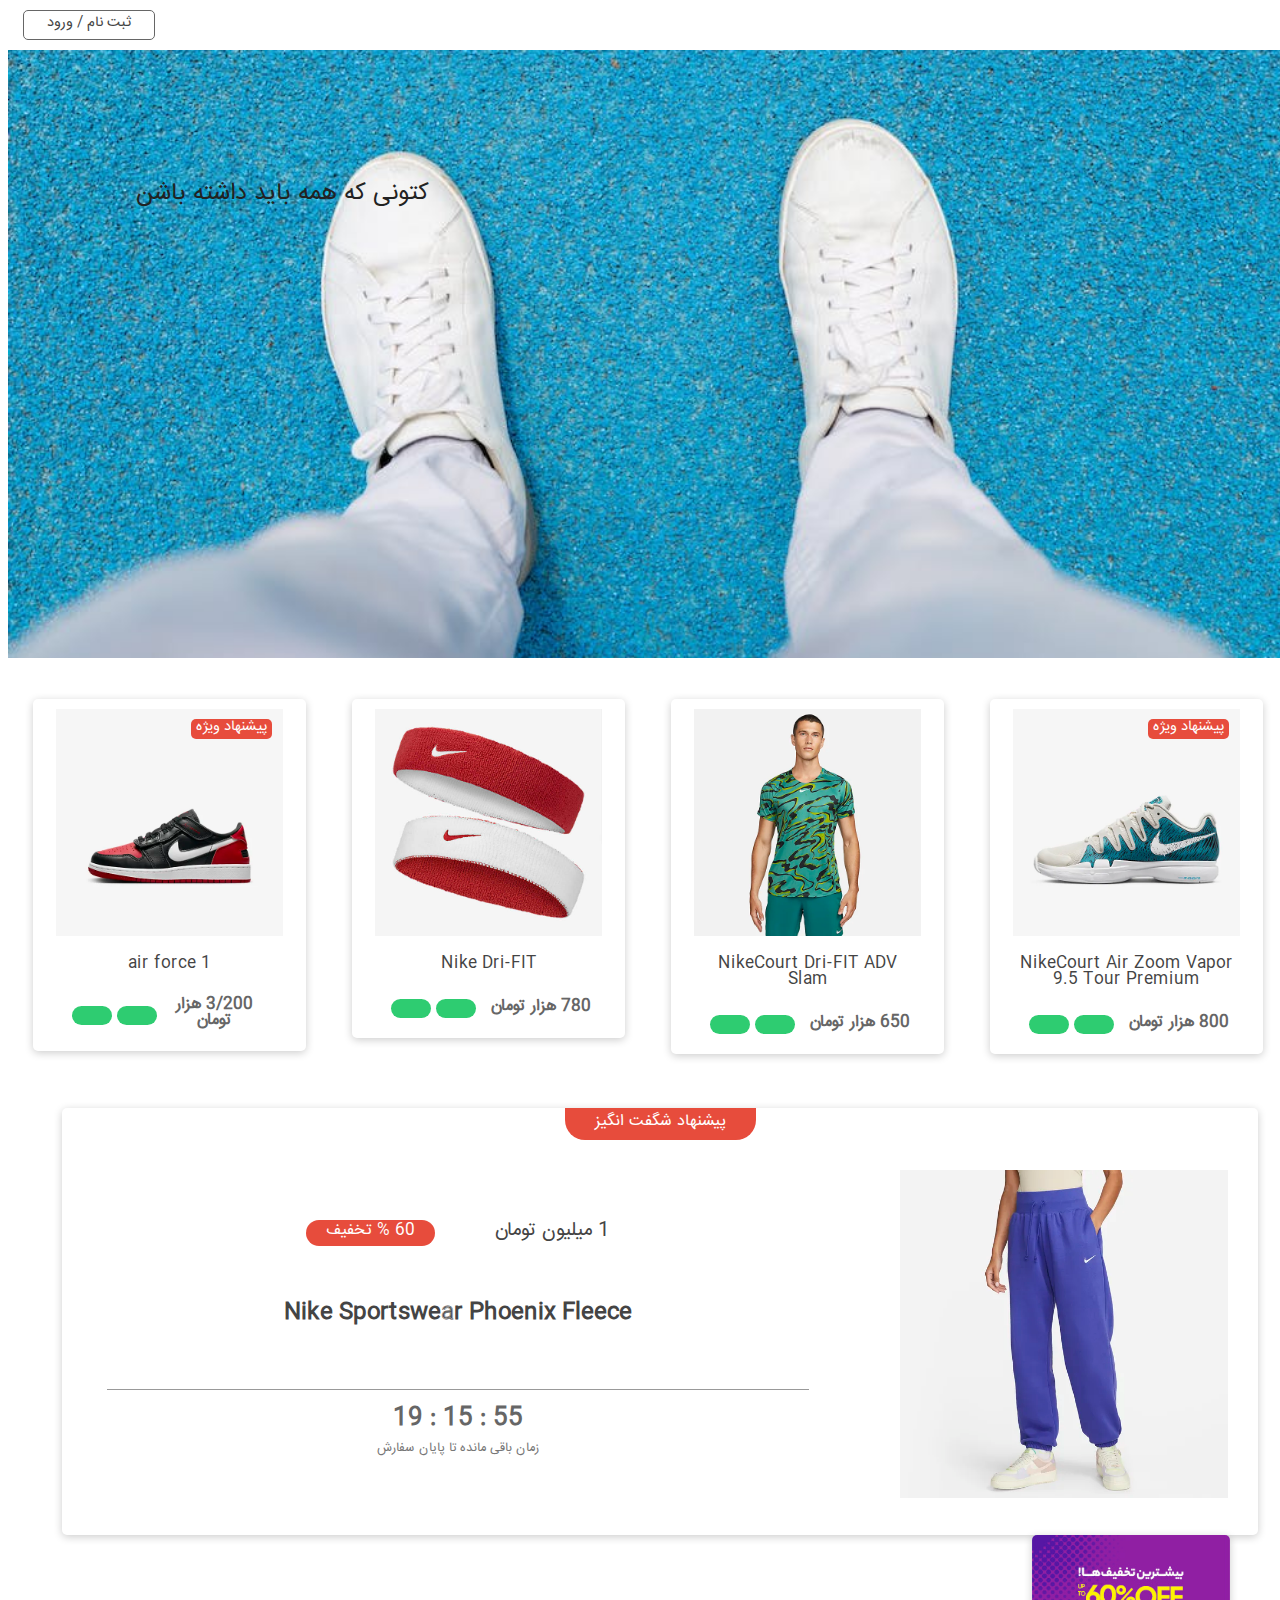
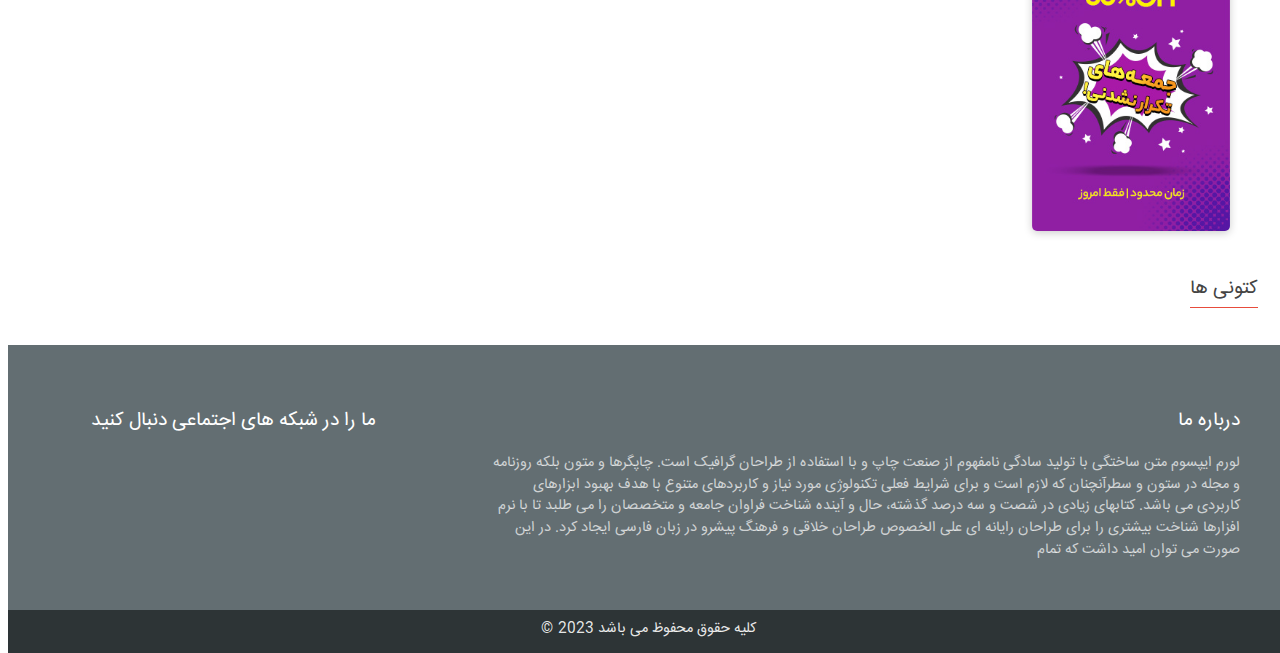
==== commit c5a430e4: "add panel and edit home page" ====
--- a/home.html
+++ b/home.html
@@ -7,9 +7,6 @@
     <link rel="stylesheet" href="./style/reset.css">
     <link rel="stylesheet" href="./style/main.css">
     <link rel="stylesheet" href="./style/home.css">
-    <link rel="preconnect" href="//fdn.fontcdn.ir">
-    <link rel="preconnect" href="//v1.fontapi.ir">
-    <link href="https://v1.fontapi.ir/css/Yekan" rel="stylesheet">
     <link rel="stylesheet" href="https://cdnjs.cloudflare.com/ajax/libs/font-awesome/6.4.2/css/all.min.css" integrity="sha512-z3gLpd7yknf1YoNbCzqRKc4qyor8gaKU1qmn+CShxbuBusANI9QpRohGBreCFkKxLhei6S9CQXFEbbKuqLg0DA==" crossorigin="anonymous" referrerpolicy="no-referrer" />
     <link rel="stylesheet" href="./style/animated.css">
     <link rel="stylesheet" href="./style/flexboxgrid.css">
@@ -21,10 +18,10 @@
     <header>
         <nav>
             <div class="nav_right">
-                <a href="#"><i class="fa-solid fa-cart-shopping"></i></a>
-                <a href=""><i class="fa-regular fa-user"></i></a>
-                <a href=""><i class="fa-solid fa-magnifying-glass"></i></a>
-                <a href=""><i class="fa-solid fa-house"></i></a>
+                <a class="nav-right-item" href="#"><i class="fa-solid fa-cart-shopping"></i></a>
+                <a class="nav-right-item" href=""><i class="fa-regular fa-user"></i></a>
+                <a class="nav-right-item" href=""><i class="fa-solid fa-magnifying-glass"></i></a>
+                <a class="nav-right-item" href=""><i class="fa-solid fa-house"></i></a>
             </div>
             <div class="nav_left">
                 <div class="register-login-btn">
@@ -35,15 +32,15 @@
         <section class="slider">
             <div class="slides">
                 <div class="item active animate__fadeIn" id="slide1">
-                    <img src="./photo/air-jordan1.JPEG" alt="">
+                    <img src="../pexels-photo-537466.jpeg" alt="">
                     <span>کتونی که همه باید داشته باشن</span>
                 </div>
                 <div class="item " id="slide2">
-                    <img src="./photo/air-jordan-4-retro-damenschuh.jpeg" alt="" >
+                    <img src="../pexels-photo-1570867.jpeg" alt="" >
                     <span>یک رنگ خاص از یک کتونی ترند</span>
                 </div>
                 <div class="item " id="slide3">
-                    <img src="./photo/786bc80b-c481-4cb5-91cc-292ecbd1cf85.JPEG" alt="">
+                    <img src="../FLeLSP8.jpg" alt="">
                     <span>کیفیتی که همیشه دنبالش بودید</span>
                 </div>
             </div>
@@ -175,7 +172,7 @@
             </section>
             <section class="supper-offer-section">
                 <div class="row">
-                    <div class="col-lg-9 col-md-9 col-xs-12 col-sm-7">
+                    <div class="col-lg-8 col-md-9 col-xs-12 col-sm-7">
                         <div class="container">
                         <div class="supper-offer-box">
                             <span class="title">پیشنهاد شگفت انگیز</span>
@@ -207,10 +204,11 @@
                             </div>
                         </div>
                     </div>
-                    <div class="col-lg-3 col-md-3 col-xs-12 col-sm-5">
+                    <div class="col-lg-4 col-md-3 col-xs-12 col-sm-5">
                         <div class="banner">
-                            <img src="./photo/friday.jpg" alt="">
-                        </div></div>
+                            <img src="./photo/friday.jpg"  alt="">
+                        </div>
+                    </div>
                     </div>
                 </div>
             </section>
--- a/style/main.css
+++ b/style/main.css
@@ -9,8 +9,8 @@
 }
 
 body {
-  font-family: "Yekan";
   font-size: 100%;
+  width: 100%;
 }
 
 a {
--- a/style/home.css
+++ b/style/home.css
@@ -11,8 +11,8 @@
 }
 header nav .nav_right a {
   color: #444;
-  padding: 0px 0.625rem;
-  margin: 0px 0.3125rem;
+  padding: 0rem 0.525rem;
+  margin: 0rem 0.125rem;
   font-size: 1.1em;
 }
 header nav .register-login-btn {
@@ -20,7 +20,7 @@
   justify-content: center;
   align-items: center;
   border: 1px solid #666;
-  padding: 0.5125rem 0.5rem;
+  padding: 0.4125rem 0.8rem;
   border-radius: 5px;
 }
 header nav .register-login-btn i {
@@ -32,6 +32,21 @@
   color: #444;
   margin: 0 0.625rem;
   font-size: 0.9em;
+}
+@media (max-width: 332px) and (min-width: 319px) {
+  header .register-login-btn {
+    font-size: 0.85rem;
+    padding: 0.2125rem 0.5rem;
+    font-weight: bold;
+  }
+}
+@media (max-width: 332px) and (min-width: 319px) {
+  header .nav-right-item {
+    padding: 0rem 0.325rem !important;
+    margin: 0rem 0.1rem !important;
+    font-size: 0.9rem !important;
+    font-weight: bold;
+  }
 }
 header .slider {
   position: relative;
@@ -61,13 +76,13 @@
 }
 header .slider .buttoms {
   position: absolute;
-  bottom: 30px;
-  left: 40px;
+  bottom: 1.875rem;
+  left: 2.5rem;
   z-index: 1;
 }
 header .slider .buttoms i {
   color: white;
-  margin: 2px;
+  margin: 0.125rem;
   cursor: pointer;
 }
 header .slider .buttoms i:hover {
@@ -75,15 +90,15 @@
 }
 
 main .home-page-product-section {
-  padding: 20px 10px;
+  padding: 1.5rem 0.625rem;
   font-size: 1rem;
 }
 main .home-page-product-section .shopping-card {
   text-align: center;
   box-shadow: 0px 2px 8px 0px rgba(0, 0, 0, 0.2);
-  margin: 10px 15px;
-  border-radius: 5px;
-  padding: 10px;
+  margin: 0.625rem 0.9375rem;
+  border-radius: 5px;
+  padding: 0.625rem;
 }
 main .home-page-product-section .shopping-card .img-sec {
   position: relative;
@@ -94,30 +109,30 @@
 main .home-page-product-section .shopping-card .img-sec .hot-offer {
   background-color: #e74c3c;
   color: white;
-  padding: 3px 5px;
-  border-radius: 5px;
-  position: absolute;
-  right: 20px;
-  top: 10px;
+  padding: 0.1875rem 0.3125rem;
+  border-radius: 5px;
+  position: absolute;
+  right: 1.5rem;
+  top: 0.625rem;
   font-size: 0.9rem;
 }
 main .home-page-product-section .shopping-card .img-sec .stars {
   position: absolute;
-  top: 10px;
-  left: 20px;
+  top: 0.625rem;
+  left: 1.5rem;
 }
 main .home-page-product-section .shopping-card .img-sec .stars i {
   color: #f1c40f;
 }
 main .home-page-product-section .shopping-card .title {
   color: #444;
-  margin: 15px;
+  margin: 0.9375rem;
 }
 main .home-page-product-section .shopping-card .buttons {
   display: flex;
   justify-content: space-between;
   align-items: center;
-  padding: 10px 20px;
+  padding: 0.625rem 1.5rem;
 }
 main .home-page-product-section .shopping-card .buttons .right .price {
   color: #666;
@@ -130,11 +145,11 @@
   display: flex;
   justify-content: space-between;
   align-items: center;
-  margin-left: 5px;
+  margin-left: 0.3125rem;
   background-color: #2ecc71;
   color: white;
-  width: 40px;
-  padding: 8px 12px;
+  width: 2.5rem;
+  padding: 0.5rem 0.75rem;
   border-radius: 25px;
   transition: 0.75s;
   cursor: pointer;
@@ -145,10 +160,10 @@
 }
 main .home-page-product-section .shopping-card .buttons .left .extend-btn .b-icon {
   color: white;
-  padding-top: 3px;
+  padding-top: 0.1875rem;
 }
 main .home-page-product-section .shopping-card .buttons .left .extend-btn:hover {
-  width: 100px;
+  width: 6.25rem;
 }
 main .home-page-product-section .shopping-card .buttons .left .extend-btn:hover .b-text {
   display: block;
@@ -231,15 +246,15 @@
 }
 
 .dragble-list {
-  padding: 20px 10px;
+  padding: 1.5rem 0.625rem;
   font-size: 1rem;
 }
 .dragble-list .shopping-card {
   text-align: center;
   box-shadow: 0px 2px 8px 0px rgba(0, 0, 0, 0.2);
-  margin: 10px 15px;
-  border-radius: 5px;
-  padding: 10px;
+  margin: 0.625rem 0.9375rem;
+  border-radius: 5px;
+  padding: 0.625rem;
 }
 .dragble-list .shopping-card .img-sec {
   position: relative;
@@ -253,27 +268,27 @@
   padding: 3px 5px;
   border-radius: 5px;
   position: absolute;
-  right: 20px;
-  top: 10px;
+  right: 1.5rem;
+  top: 0.625rem;
   font-size: 0.9rem;
 }
 .dragble-list .shopping-card .img-sec .stars {
   position: absolute;
-  top: 10px;
-  left: 20px;
+  top: 0.625rem;
+  left: 1.5rem;
 }
 .dragble-list .shopping-card .img-sec .stars i {
   color: #f1c40f;
 }
 .dragble-list .shopping-card .title {
   color: #444;
-  margin: 15px;
+  margin: 0.9375rem;
 }
 .dragble-list .shopping-card .buttons {
   display: flex;
   justify-content: space-between;
   align-items: center;
-  padding: 10px 20px;
+  padding: 0.625rem 1.5rem;
 }
 .dragble-list .shopping-card .buttons .right .price {
   color: #666;
@@ -289,8 +304,8 @@
   margin-left: 5px;
   background-color: #2ecc71;
   color: white;
-  width: 40px;
-  padding: 8px 12px;
+  width: 2.5rem;
+  padding: 0.5rem 0.75rem;
   border-radius: 25px;
   transition: 0.75s;
   cursor: pointer;
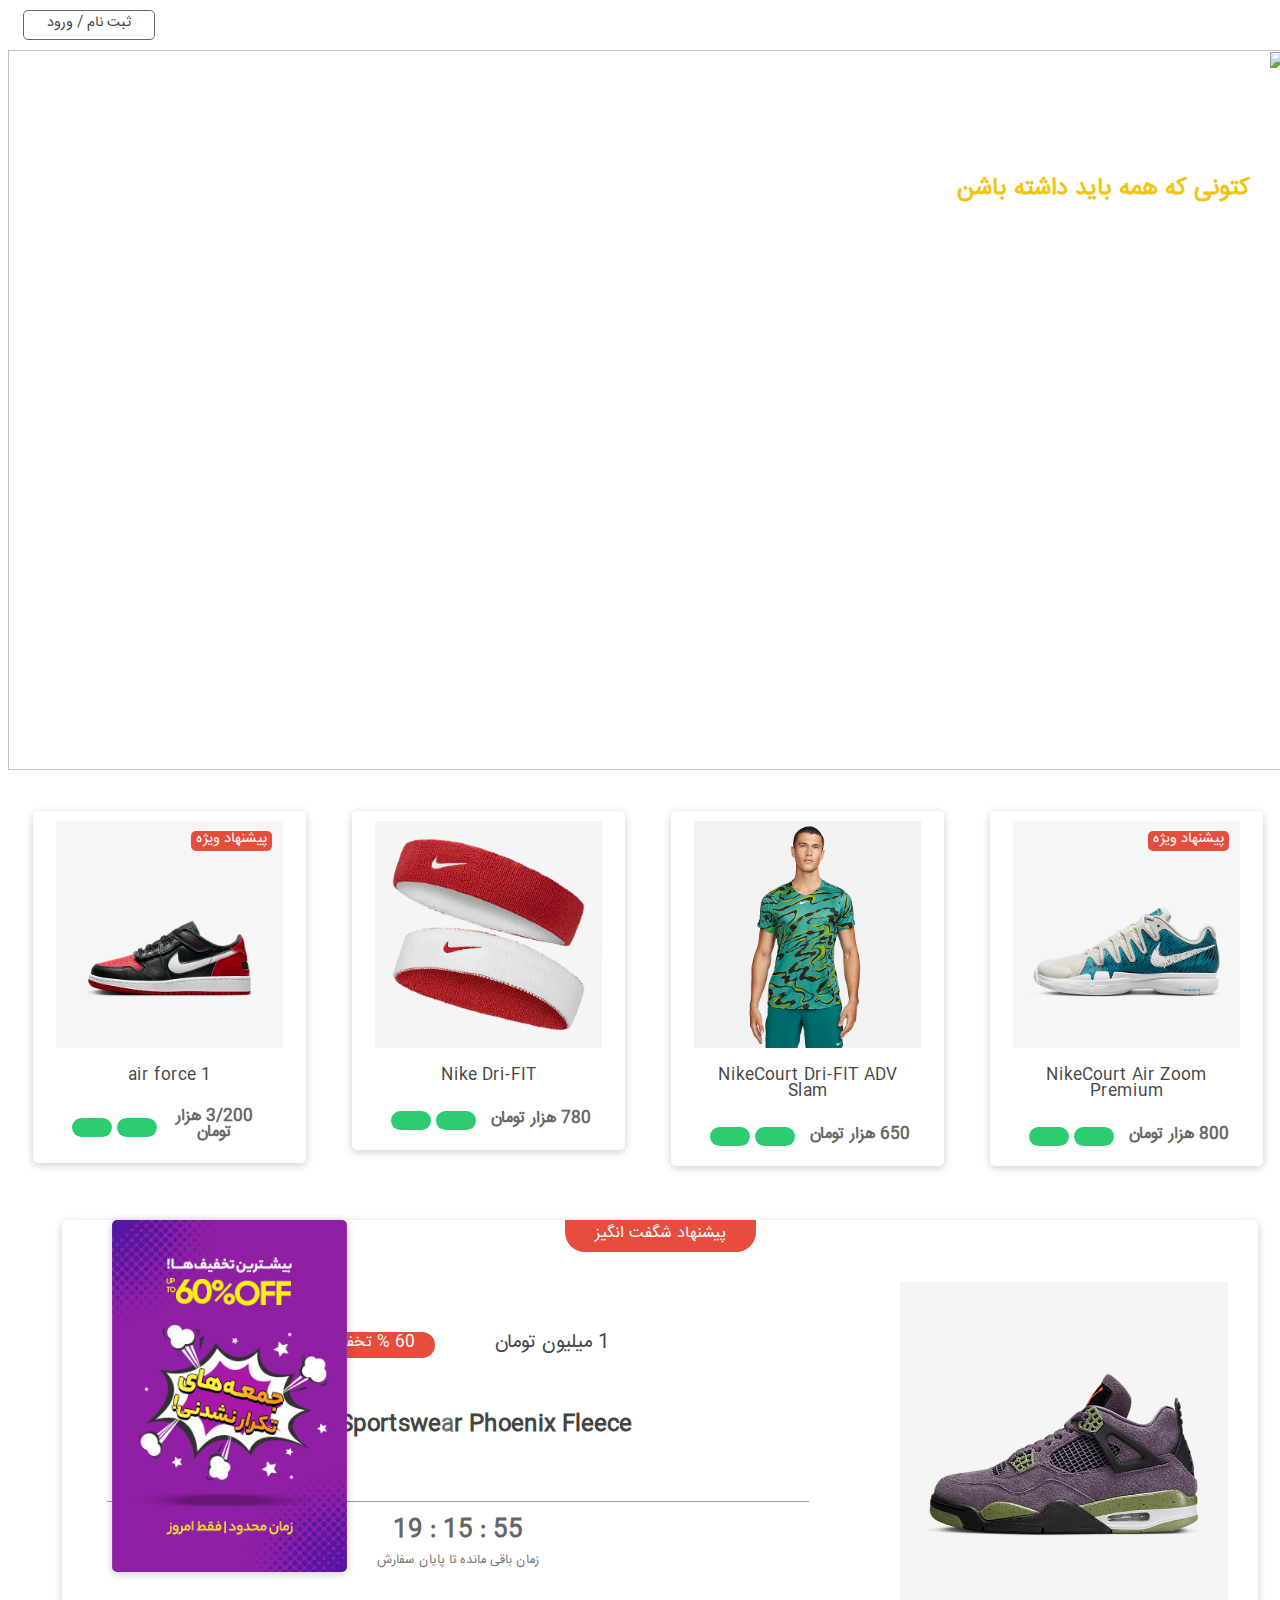
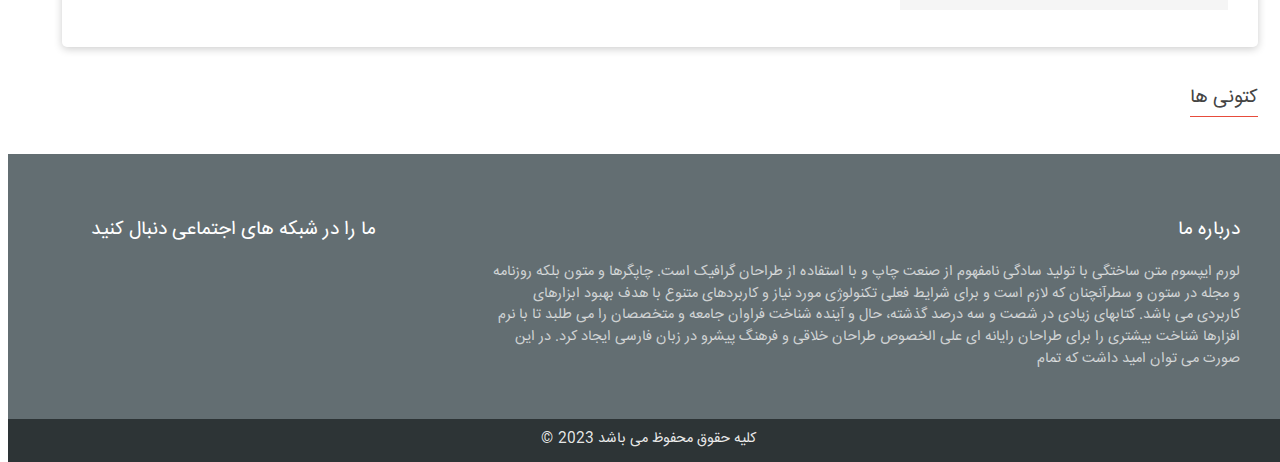
==== commit 87d7a63e: "add media query to navbar and slider and shoping card section" ====
--- a/home.html
+++ b/home.html
@@ -32,16 +32,16 @@
         <section class="slider">
             <div class="slides">
                 <div class="item active animate__fadeIn" id="slide1">
-                    <img src="../pexels-photo-537466.jpeg" alt="">
-                    <span>کتونی که همه باید داشته باشن</span>
+                    <img src="./photo/slider.jpeg" alt="">
+                    <span class="media-change1">کتونی که همه باید داشته باشن</span>
                 </div>
                 <div class="item " id="slide2">
-                    <img src="../pexels-photo-1570867.jpeg" alt="" >
-                    <span>یک رنگ خاص از یک کتونی ترند</span>
+                    <img src="./photo/slider2.jpeg" alt="" >
+                    <span class="media-change2">مناسب هر استایل و سلیقه ای</span>
                 </div>
                 <div class="item " id="slide3">
-                    <img src="../FLeLSP8.jpg" alt="">
-                    <span>کیفیتی که همیشه دنبالش بودید</span>
+                    <img src="./photo/slider3.jpg" alt="">
+                    <span class="media-change3">کیفیتی که همیشه دنبالش بودید</span>
                 </div>
             </div>
             <div class="buttoms">
@@ -63,11 +63,10 @@
                                 <i class="fa-solid fa-star"></i>
                                 <i class="fa-solid fa-star"></i>
                                 <i class="fa-solid fa-star"></i>
-                                <i class="fa-solid fa-star"></i>
-                                <i class="fa-solid fa-star"></i>
-                            </div>
-                        </div>
-                        <div class="title">NikeCourt Air Zoom Vapor 9.5 Tour Premium</div>
+                                
+                            </div>
+                        </div>
+                        <div class="title">NikeCourt Air Zoom Premium</div>
                         <div class="buttons">
                             <div class="right"><span class="price">800 هزار تومان</span> </div>
                             <div class="left">
@@ -172,18 +171,18 @@
             </section>
             <section class="supper-offer-section">
                 <div class="row">
-                    <div class="col-lg-8 col-md-9 col-xs-12 col-sm-7">
+                    <div class="col-lg-8 col-md-9 col-xs-12 col-sm-12">
                         <div class="container">
                         <div class="supper-offer-box">
                             <span class="title">پیشنهاد شگفت انگیز</span>
                             <div class="body">
                             <div class="row">
-                                <div class="col-lg-4 col-md-4 col-sm-12 col-xs-12">
+                                <div class="col-lg-4 col-md-3 col-sm-12 col-xs-12">
                                     <div class="image-container">
-                                        <img src="./photo/supper.jpeg" alt="">
+                                        <img src="./photo/air-jordan-4-retro-damenschuh.jpeg" alt="">
                                     </div>
                                 </div>
-                                <div class="col-lg-8 col-md-8 col-sm-12 col-xs-12">
+                                <div class="col-lg-8 col-md-9 col-sm-12 col-xs-12">
                                     <div class="spasification">
                                         <div class="price-row">
                                             <div class="price">1 میلیون تومان</div>
@@ -204,12 +203,14 @@
                             </div>
                         </div>
                     </div>
-                    <div class="col-lg-4 col-md-3 col-xs-12 col-sm-5">
+                </div>
+                <!-- sadad -->
+                    <div class="col-lg-4 col-md-3 col-xs-12 col-sm-12">
                         <div class="banner">
                             <img src="./photo/friday.jpg"  alt="">
                         </div>
                     </div>
-                    </div>
+                    
                 </div>
             </section>
             <section class="dragble-list">
--- a/style/home.css
+++ b/style/home.css
@@ -57,17 +57,19 @@
   display: none;
 }
 header .slider .slides .item img {
-  width: 100%;
-  height: 38rem;
+  width: 100vw;
+  height: 80vh;
   -o-object-fit: cover;
      object-fit: cover;
 }
 header .slider .slides .item span {
   position: absolute;
-  left: 10%;
-  top: 22%;
+  right: 3%;
+  top: 18%;
   font-size: 1.5rem;
-  color: #222;
+  color: #F1C40F;
+  font-weight: bold;
+  text-shadow: 0px 2px 8px 0px rgba(218, 190, 32, 0.2);
 }
 header .slider .slides .item.active {
   display: block;
@@ -89,6 +91,37 @@
   color: rgba(50, 48, 48, 0.4);
 }
 
+@media (min-width: 650px) and (max-width: 1013px) {
+  .media-change2 {
+    font-size: 1.1rem !important;
+    right: 3% !important;
+    top: 15% !important;
+  }
+  .media-change1 {
+    font-size: 1.5rem !important;
+    right: 42% !important;
+    top: 87% !important;
+  }
+}
+@media (min-width: 420px) and (max-width: 649px) {
+  .media-change2 {
+    font-size: 1.5rem !important;
+    right: 3% !important;
+    top: 13% !important;
+  }
+  .media-change1 {
+    font-size: 1.5rem !important;
+    right: 20% !important;
+    top: 83% !important;
+  }
+}
+@media (min-width: 0px) and (max-width: 420px) {
+  .media-change1 {
+    font-size: 1.2rem !important;
+    right: 20% !important;
+    top: 83% !important;
+  }
+}
 main .home-page-product-section {
   padding: 1.5rem 0.625rem;
   font-size: 1rem;
@@ -115,6 +148,14 @@
   right: 1.5rem;
   top: 0.625rem;
   font-size: 0.9rem;
+}
+@media (max-width: 867px) and (min-width: 570px) {
+  main .home-page-product-section .shopping-card .img-sec .hot-offer {
+    right: 2.5rem;
+  }
+  main .home-page-product-section .shopping-card .img-sec .stars {
+    left: 2rem !important;
+  }
 }
 main .home-page-product-section .shopping-card .img-sec .stars {
   position: absolute;
@@ -169,7 +210,7 @@
   display: block;
 }
 main .supper-offer-section {
-  padding: 1.25rem;
+  padding: 20px;
   font-size: 1rem;
 }
 main .supper-offer-section .supper-offer-box {
@@ -233,12 +274,12 @@
 }
 main .supper-offer-section .banner {
   text-align: center;
-  padding: 0px 0.3125rem;
+  padding: 0px 5px;
 }
 main .supper-offer-section .banner img {
   border-radius: 5px;
   box-shadow: 0px 2px 8px 0px rgba(0, 0, 0, 0.2);
-  width: 80%;
+  width: 60%;
 }
 
 .owl-stage-outer {
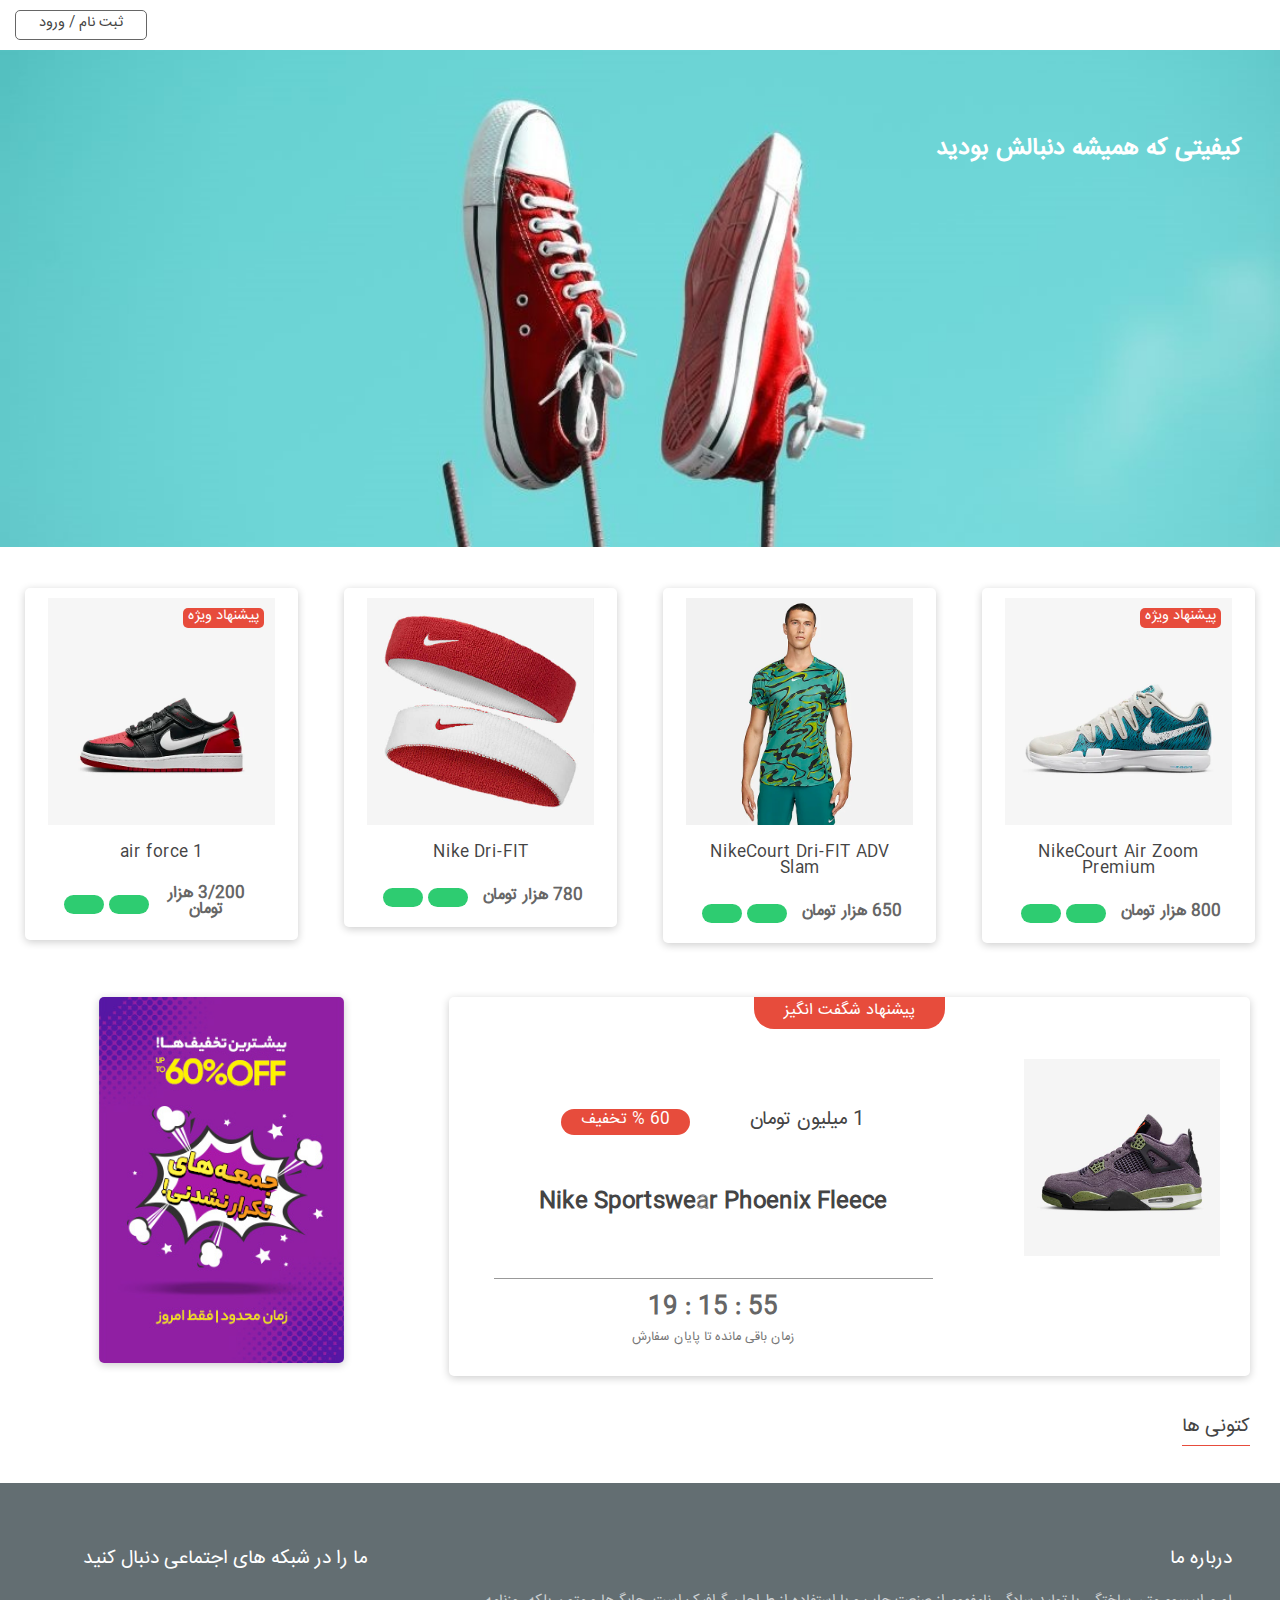
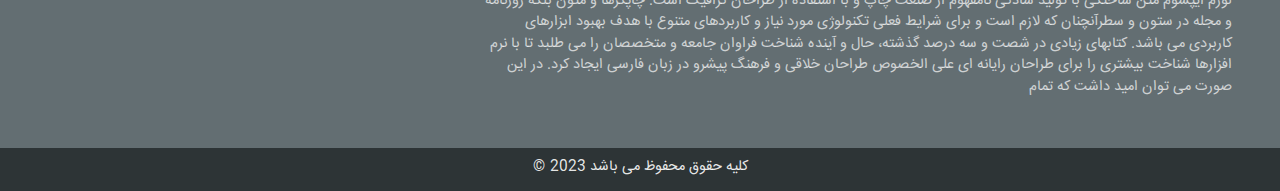
==== commit 1f60d476: "fix sliders" ====
--- a/home.html
+++ b/home.html
@@ -31,15 +31,15 @@
         </nav>
         <section class="slider">
             <div class="slides">
-                <div class="item active animate__fadeIn" id="slide1">
+                <div class="item  " id="slide1">
                     <img src="./photo/slider.jpeg" alt="">
                     <span class="media-change1">کتونی که همه باید داشته باشن</span>
                 </div>
-                <div class="item " id="slide2">
+                <div class="item  " id="slide2">
                     <img src="./photo/slider2.jpeg" alt="" >
                     <span class="media-change2">مناسب هر استایل و سلیقه ای</span>
                 </div>
-                <div class="item " id="slide3">
+                <div class="item active animate__fadeIn " id="slide3">
                     <img src="./photo/slider3.jpg" alt="">
                     <span class="media-change3">کیفیتی که همیشه دنبالش بودید</span>
                 </div>
@@ -62,8 +62,7 @@
                             <div class="stars">
                                 <i class="fa-solid fa-star"></i>
                                 <i class="fa-solid fa-star"></i>
-                                <i class="fa-solid fa-star"></i>
-                                
+                                <i class="fa-solid fa-star"></i>       
                             </div>
                         </div>
                         <div class="title">NikeCourt Air Zoom Premium</div>
@@ -171,8 +170,8 @@
             </section>
             <section class="supper-offer-section">
                 <div class="row">
-                    <div class="col-lg-8 col-md-9 col-xs-12 col-sm-12">
-                        <div class="container">
+                    <!-- <div class="col-lg-8 col-md-9 col-xs-12 col-sm-12"> -->
+                        <div class="container col-lg-8 col-md-9 col-xs-12 col-sm-12">
                         <div class="supper-offer-box">
                             <span class="title">پیشنهاد شگفت انگیز</span>
                             <div class="body">
@@ -203,13 +202,12 @@
                             </div>
                         </div>
                     </div>
-                </div>
-                <!-- sadad -->
-                    <div class="col-lg-4 col-md-3 col-xs-12 col-sm-12">
-                        <div class="banner">
+                <!-- </div> -->
+                    <!-- <div class="col-lg-4 col-md-3 col-xs-12 col-sm-12"> -->
+                        <div class="banner col-lg-4 col-md-3 col-xs-12 col-sm-12">
                             <img src="./photo/friday.jpg"  alt="">
                         </div>
-                    </div>
+                    <!-- </div> -->
                     
                 </div>
             </section>
--- a/style/main.css
+++ b/style/main.css
@@ -8,9 +8,14 @@
   font-family: "iran", sans-serif;
 }
 
+html {
+  overflow-x: hidden;
+}
+
 body {
   font-size: 100%;
   width: 100%;
+  overflow-x: hidden;
 }
 
 a {
--- a/style/home.css
+++ b/style/home.css
@@ -58,16 +58,13 @@
 }
 header .slider .slides .item img {
   width: 100vw;
-  height: 80vh;
-  -o-object-fit: cover;
-     object-fit: cover;
 }
 header .slider .slides .item span {
   position: absolute;
   right: 3%;
   top: 18%;
   font-size: 1.5rem;
-  color: #F1C40F;
+  color: white;
   font-weight: bold;
   text-shadow: 0px 2px 8px 0px rgba(218, 190, 32, 0.2);
 }
@@ -91,35 +88,71 @@
   color: rgba(50, 48, 48, 0.4);
 }
 
+@media (min-width: 0px) and (max-width: 420px) {
+  header .slider .slides .item img {
+    width: 100vw;
+  }
+  header .slider .buttoms {
+    bottom: 0.875rem;
+    left: 1.25rem;
+    font-size: 0.75rem;
+  }
+  .media-change1 {
+    font-size: 0.95rem !important;
+    right: 3% !important;
+    top: 78% !important;
+  }
+  .media-change2 {
+    font-size: 0.95rem !important;
+    right: 3% !important;
+    top: 78% !important;
+  }
+  .media-change3 {
+    font-size: 0.8rem !important;
+    top: 7% !important;
+  }
+}
+@media (min-width: 420px) and (max-width: 650px) {
+  header .slider .slides .item img {
+    width: 100vw;
+  }
+  header .slider .buttoms {
+    bottom: 1.25rem;
+    left: 1.5rem;
+    z-index: 1;
+  }
+  .media-change2 {
+    font-size: 1.25rem !important;
+    right: 3% !important;
+    top: 77% !important;
+  }
+  .media-change1 {
+    font-size: 1.25rem !important;
+    right: 6% !important;
+    top: 82% !important;
+  }
+  .media-change3 {
+    font-size: 1rem !important;
+    top: 7% !important;
+  }
+}
 @media (min-width: 650px) and (max-width: 1013px) {
-  .media-change2 {
-    font-size: 1.1rem !important;
-    right: 3% !important;
-    top: 15% !important;
-  }
-  .media-change1 {
-    font-size: 1.5rem !important;
-    right: 42% !important;
-    top: 87% !important;
-  }
-}
-@media (min-width: 420px) and (max-width: 649px) {
+  header .slider .slides .item img {
+    width: 100vw;
+  }
   .media-change2 {
     font-size: 1.5rem !important;
     right: 3% !important;
-    top: 13% !important;
+    top: 15% !important;
   }
   .media-change1 {
     font-size: 1.5rem !important;
-    right: 20% !important;
-    top: 83% !important;
-  }
-}
-@media (min-width: 0px) and (max-width: 420px) {
-  .media-change1 {
-    font-size: 1.2rem !important;
-    right: 20% !important;
-    top: 83% !important;
+    right: 3% !important;
+    top: 82% !important;
+  }
+  .media-change3 {
+    font-size: 1.5rem !important;
+    top: 7% !important;
   }
 }
 main .home-page-product-section {
@@ -210,6 +243,8 @@
   display: block;
 }
 main .supper-offer-section {
+  display: flex;
+  justify-content: space-between;
   padding: 20px;
   font-size: 1rem;
 }
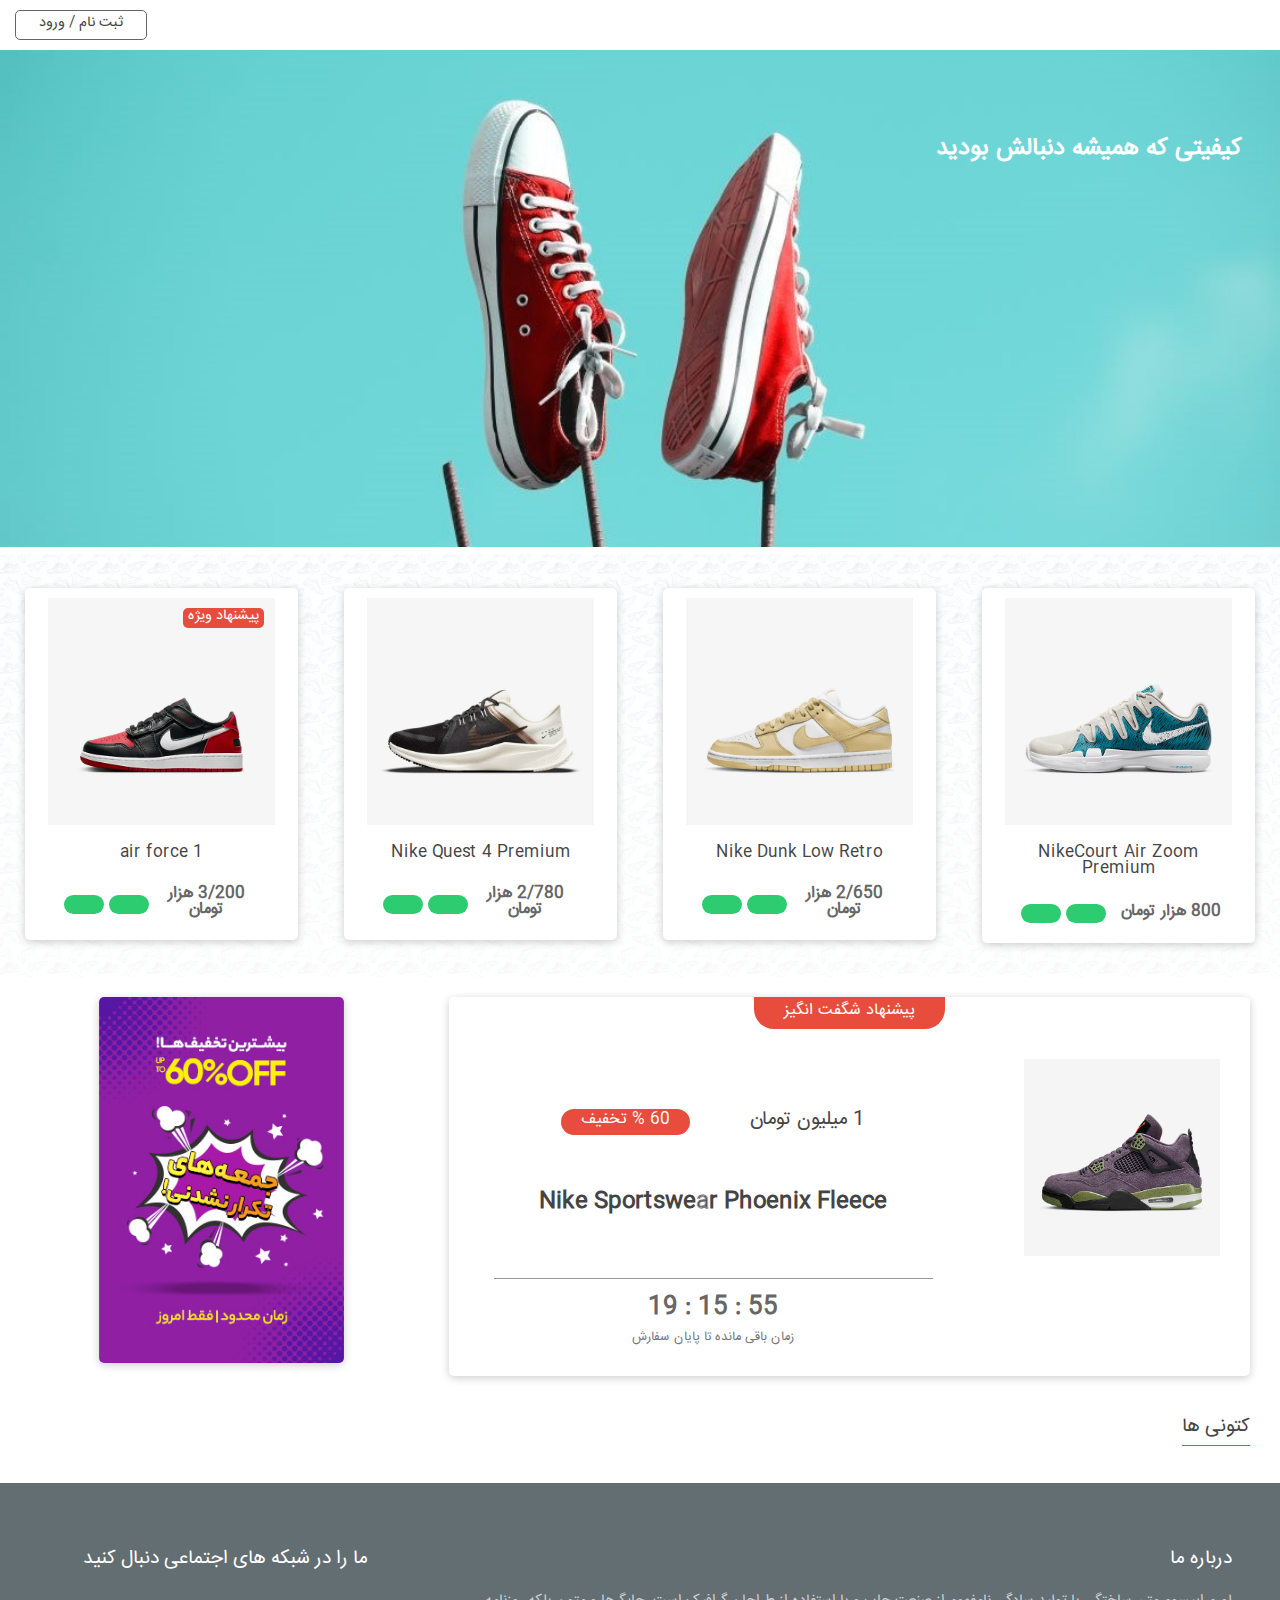
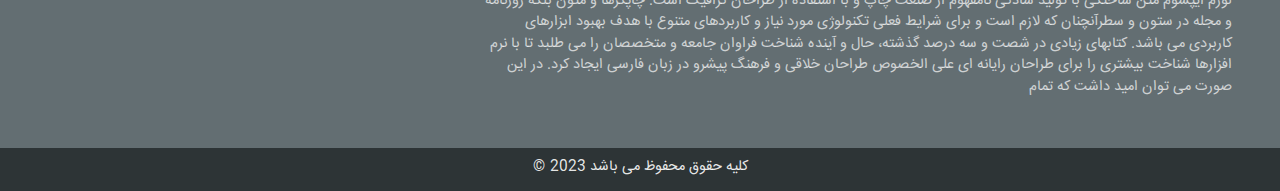
==== commit 02527aa5: "fix shopping card section" ====
--- a/home.html
+++ b/home.html
@@ -58,7 +58,6 @@
                         <div class="shopping-card">
                            <div class="img-sec">
                             <img src="./photo/cards/card1.jpeg" alt=""  >
-                            <span class="hot-offer">پیشنهاد ویژه</span>
                             <div class="stars">
                                 <i class="fa-solid fa-star"></i>
                                 <i class="fa-solid fa-star"></i>
@@ -90,12 +89,11 @@
                                 <i class="fa-solid fa-star"></i>
                                 <i class="fa-solid fa-star"></i>
                                 <i class="fa-solid fa-star"></i>
-                                <i class="fa-solid fa-star"></i>
-                            </div>
-                        </div>
-                        <div class="title">NikeCourt Dri-FIT ADV Slam</div>
+                            </div>
+                        </div>
+                        <div class="title">Nike Dunk Low Retro</div>
                         <div class="buttons">
-                            <div class="right"><span class="price">650 هزار تومان</span> </div>
+                            <div class="right"><span class="price">2/650 هزار تومان</span> </div>
                             <div class="left">
                                 <div class="extend-btn">
                                     <a href="" class="b-text">علاقه</a>
@@ -118,12 +116,11 @@
                                 <i class="fa-solid fa-star"></i>
                                 <i class="fa-solid fa-star"></i>
                                 <i class="fa-solid fa-star"></i>
-                                <i class="fa-solid fa-star"></i>
-                            </div>
-                        </div>
-                        <div class="title">Nike Dri-FIT</div>
+                            </div>
+                        </div>
+                        <div class="title">Nike Quest 4 Premium</div>
                         <div class="buttons">
-                            <div class="right"><span class="price">780 هزار تومان</span> </div>
+                            <div class="right"><span class="price">2/780 هزار تومان</span> </div>
                             <div class="left">
                                 <div class="extend-btn">
                                     <a href="" class="b-text">علاقه</a>
--- a/style/home.css
+++ b/style/home.css
@@ -158,6 +158,7 @@
 main .home-page-product-section {
   padding: 1.5rem 0.625rem;
   font-size: 1rem;
+  background: linear-gradient(rgba(255, 255, 255, 0.9), rgba(255, 255, 255, 0.95)), url(../photo/background/f87aca02b825813ea489dc985da4fd8e.jpg);
 }
 main .home-page-product-section .shopping-card {
   text-align: center;
@@ -165,6 +166,7 @@
   margin: 0.625rem 0.9375rem;
   border-radius: 5px;
   padding: 0.625rem;
+  background-color: white;
 }
 main .home-page-product-section .shopping-card .img-sec {
   position: relative;
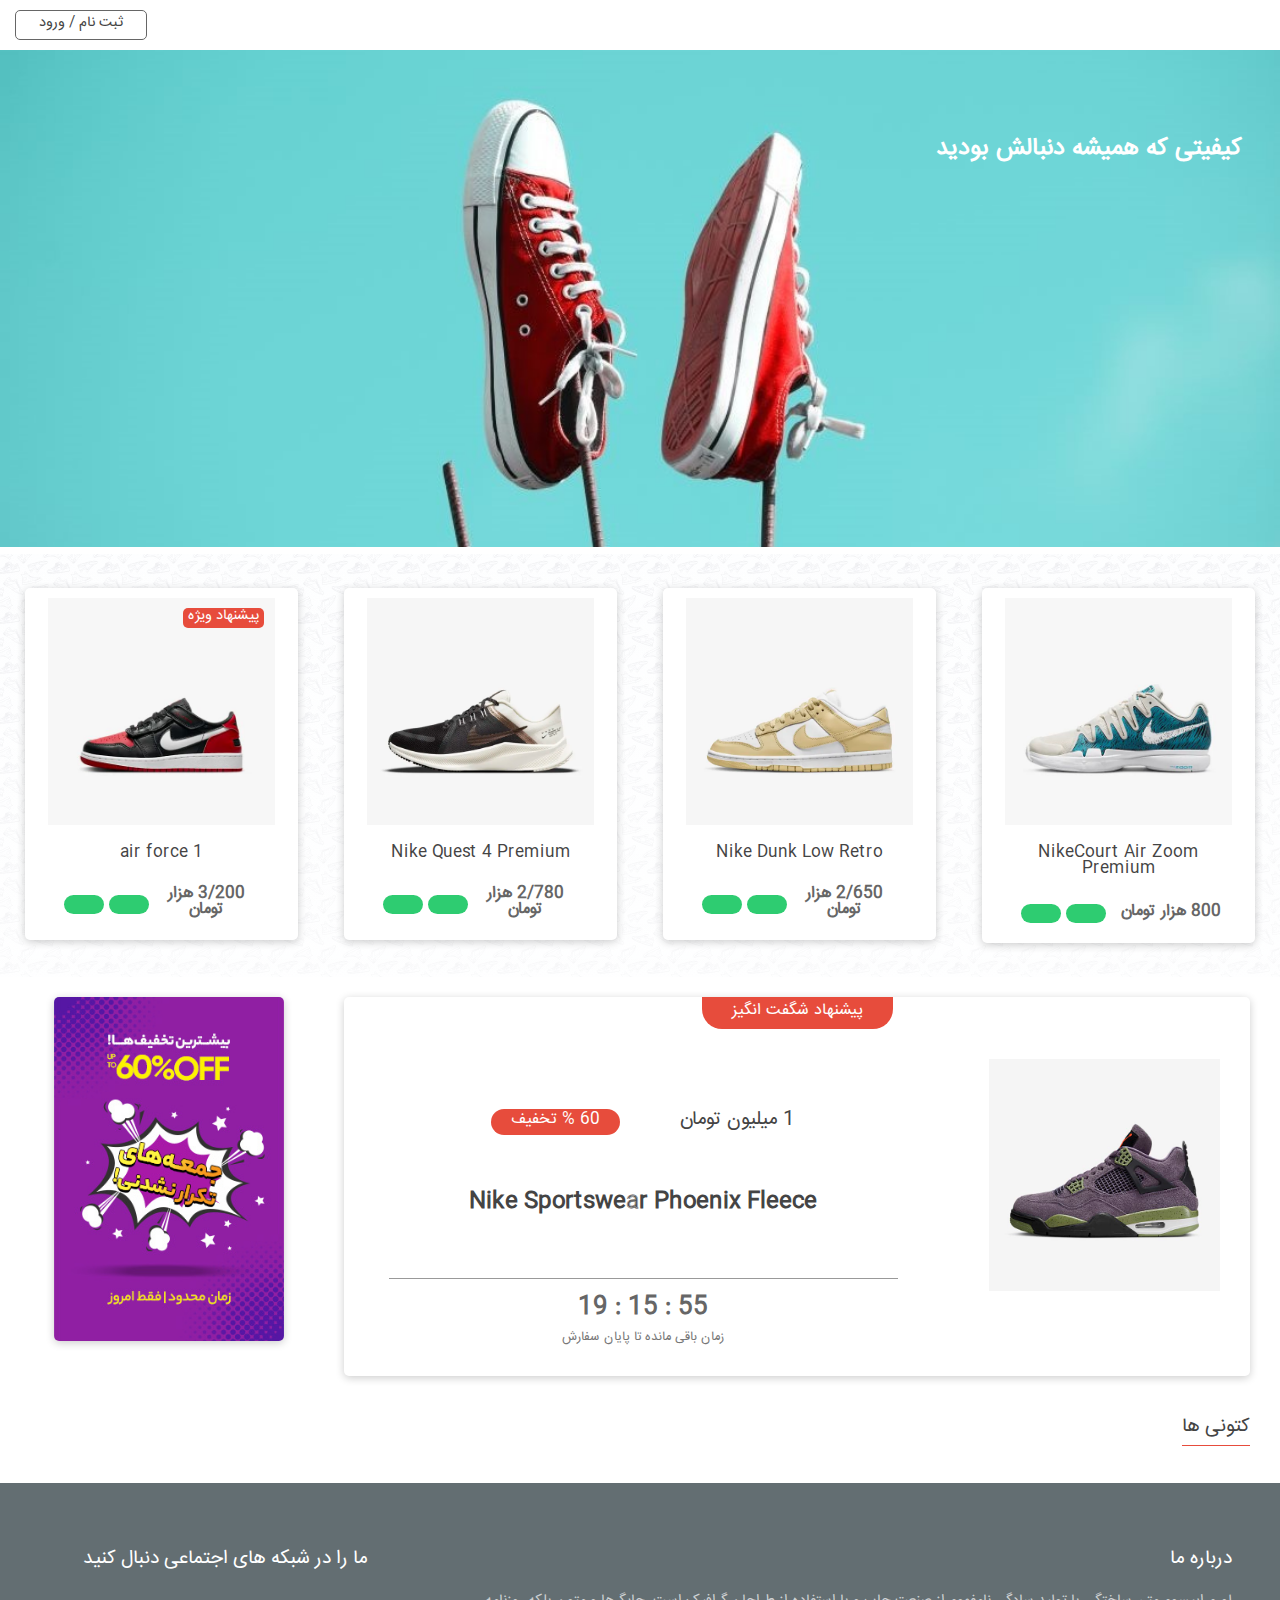
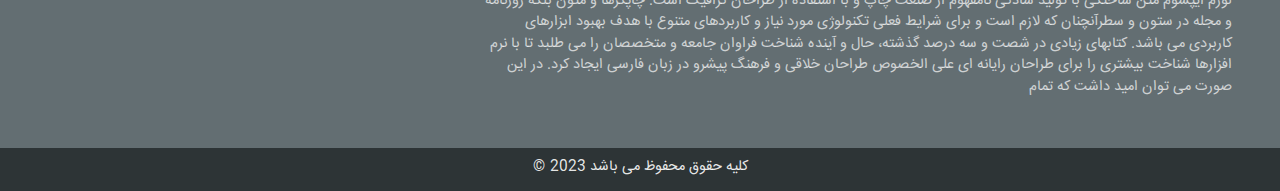
==== commit 32c13b47: "set media for hot offer section" ====
--- a/home.html
+++ b/home.html
@@ -57,7 +57,7 @@
                     <div class="col-lg-3 col-md-4 col-sm-6 col-xs-12">
                         <div class="shopping-card">
                            <div class="img-sec">
-                            <img src="./photo/cards/card1.jpeg" alt=""  >
+                            <img src="./photo/cards/card1.jpg" alt=""  >
                             <div class="stars">
                                 <i class="fa-solid fa-star"></i>
                                 <i class="fa-solid fa-star"></i>
@@ -137,7 +137,7 @@
                     <div class="col-lg-3 col-md-4 col-sm-6 col-xs-12">
                         <div class="shopping-card">
                            <div class="img-sec">
-                            <img src="./photo/cards/8d406f4e-4326-4050-8c28-095c5e1be34c.JPEG" alt="">
+                            <img src="./photo/cards/8d406f4e-4326-4050-8c28-095c5e1be34c.jpg" alt="">
                             <span class="hot-offer">پیشنهاد ویژه</span>
                             <div class="stars">
                                 <i class="fa-solid fa-star"></i>
@@ -167,18 +167,17 @@
             </section>
             <section class="supper-offer-section">
                 <div class="row">
-                    <!-- <div class="col-lg-8 col-md-9 col-xs-12 col-sm-12"> -->
-                        <div class="container col-lg-8 col-md-9 col-xs-12 col-sm-12">
+                    <div class="col-lg-9 col-md-9 col-sm-9 col-xs-12">
                         <div class="supper-offer-box">
                             <span class="title">پیشنهاد شگفت انگیز</span>
                             <div class="body">
                             <div class="row">
-                                <div class="col-lg-4 col-md-3 col-sm-12 col-xs-12">
+                                <div class="col-lg-4 col-md-4 col-sm-6 col-xs-12">
                                     <div class="image-container">
                                         <img src="./photo/air-jordan-4-retro-damenschuh.jpeg" alt="">
                                     </div>
                                 </div>
-                                <div class="col-lg-8 col-md-9 col-sm-12 col-xs-12">
+                                <div class="col-lg-8 col-md-8 col-sm-6 col-xs-12">
                                     <div class="spasification">
                                         <div class="price-row">
                                             <div class="price">1 میلیون تومان</div>
@@ -199,13 +198,11 @@
                             </div>
                         </div>
                     </div>
-                <!-- </div> -->
-                    <!-- <div class="col-lg-4 col-md-3 col-xs-12 col-sm-12"> -->
-                        <div class="banner col-lg-4 col-md-3 col-xs-12 col-sm-12">
+                <div class="col-lg-3 col-md-3 col-sm-3 col-xs-12">
+                        <div class="banner">
                             <img src="./photo/friday.jpg"  alt="">
                         </div>
-                    <!-- </div> -->
-                    
+                    </div>
                 </div>
             </section>
             <section class="dragble-list">
--- a/style/home.css
+++ b/style/home.css
@@ -245,8 +245,6 @@
   display: block;
 }
 main .supper-offer-section {
-  display: flex;
-  justify-content: space-between;
   padding: 20px;
   font-size: 1rem;
 }
@@ -316,7 +314,75 @@
 main .supper-offer-section .banner img {
   border-radius: 5px;
   box-shadow: 0px 2px 8px 0px rgba(0, 0, 0, 0.2);
-  width: 60%;
+  width: 80%;
+}
+@media (min-width: 0px) and (max-width: 425px) {
+  main .spasification {
+    padding: 0rem 0.3125rem !important;
+  }
+  main .spasification .price-row .price {
+    margin-left: 1.25rem !important;
+  }
+  main .body .spasification .title-name {
+    margin: 3rem 0 !important;
+  }
+  main .image-container {
+    padding: 0.775rem !important;
+  }
+  main .spasification .remaining-down {
+    margin-bottom: 1.25rem;
+  }
+  main .price-row .offer {
+    padding: 0.75rem 1rem !important;
+    border-radius: 22px !important;
+  }
+  main .supper-offer-section .banner img {
+    width: 65% !important;
+    margin-top: 1.25rem !important;
+  }
+}
+@media (min-width: 420px) and (max-width: 767px) {
+  main .image-container {
+    padding: 2.5rem !important;
+    padding-bottom: 0rem;
+  }
+  main .spasification {
+    padding: 0rem 0.3125rem !important;
+  }
+  main .spasification .price-row .price {
+    margin-left: 4.25rem !important;
+  }
+  main .spasification .title-name {
+    margin: 3rem 0 !important;
+  }
+  main .spasification .remaining-down {
+    margin-bottom: 1.25rem;
+  }
+  main .price-row .offer {
+    padding: 0.75rem 1rem !important;
+    border-radius: 22px !important;
+  }
+  main .supper-offer-section .banner img {
+    width: 50% !important;
+    margin-top: 2.25rem !important;
+  }
+}
+@media (min-width: 768px) and (max-width: 1024px) {
+  main .spasification .price-row {
+    margin-top: 0.5rem !important;
+  }
+  main .spasification .title-name {
+    margin: 2.75rem !important;
+  }
+  main .price-row .offer {
+    margin-left: 1.25rem !important;
+  }
+  main .spasification .title-name {
+    font-size: 1rem !important;
+  }
+  main .image-container img {
+    width: 78%;
+  }
 }
 
 .owl-stage-outer {
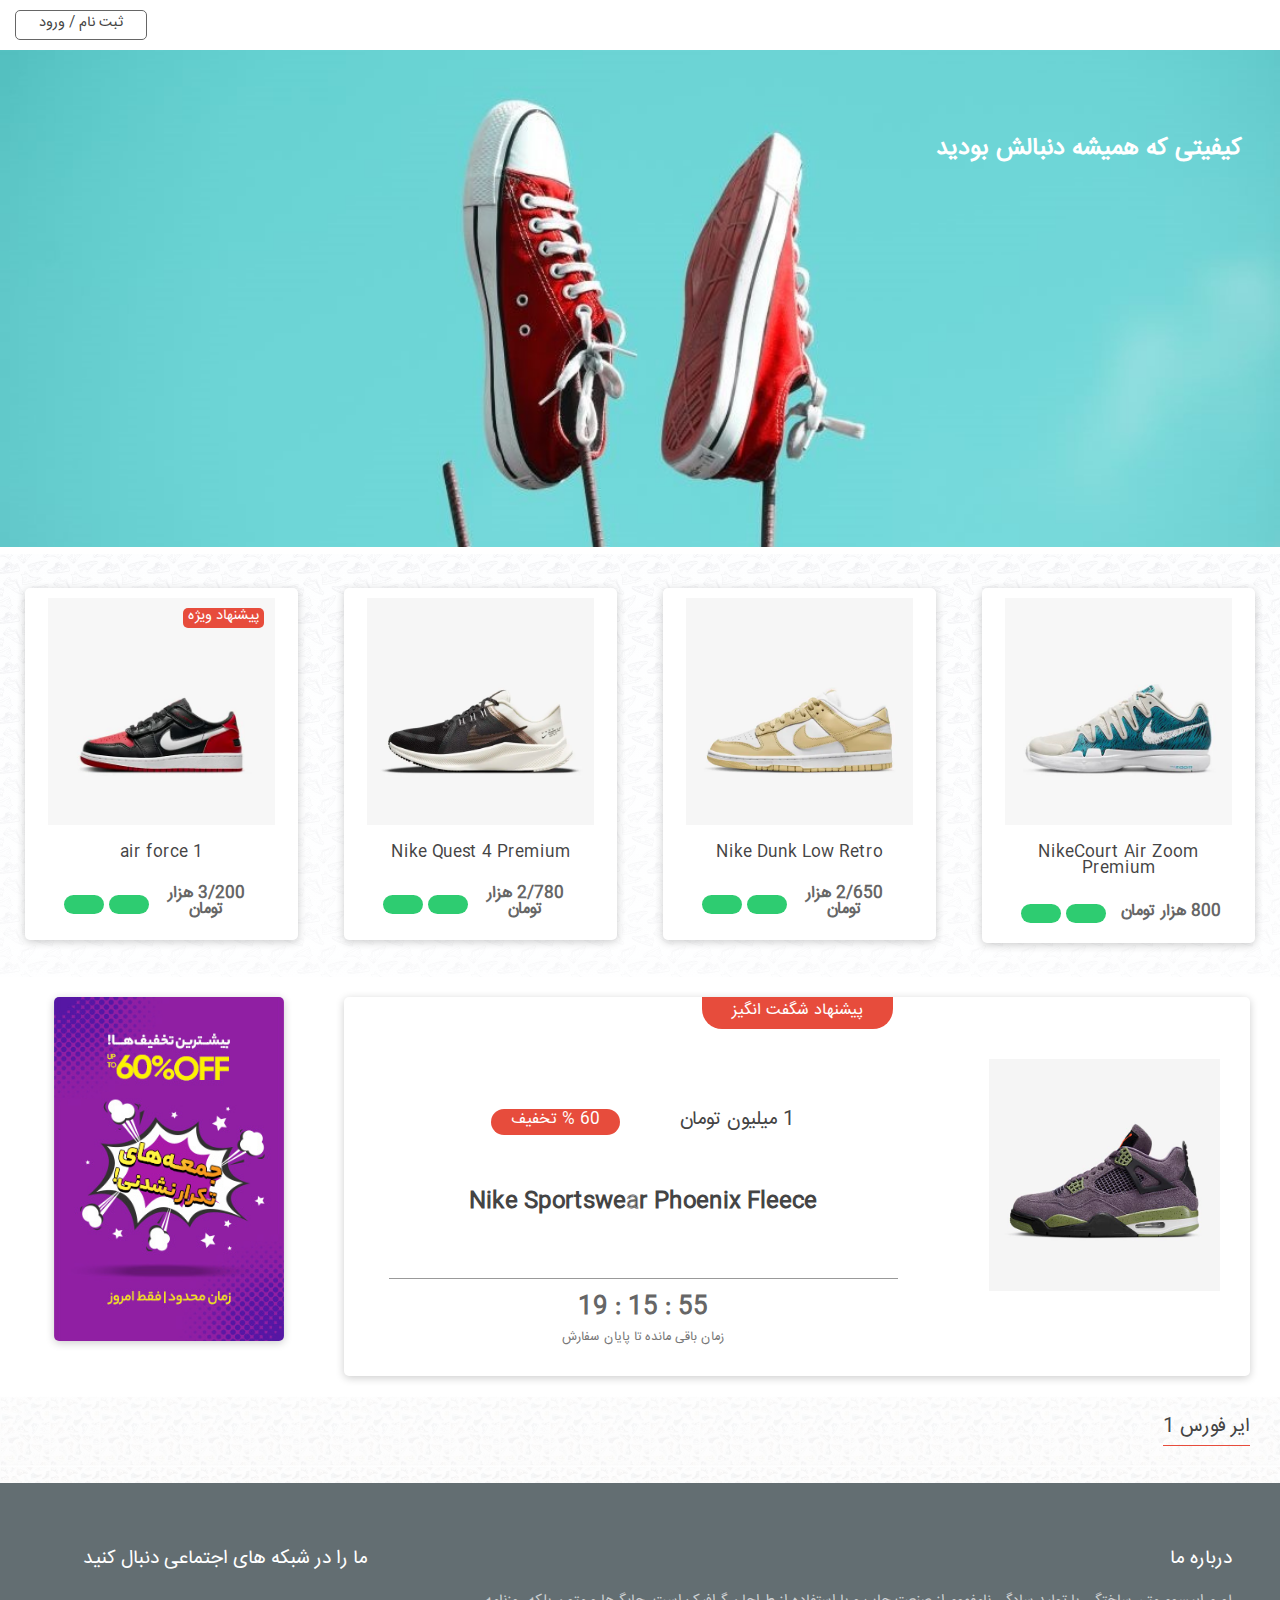
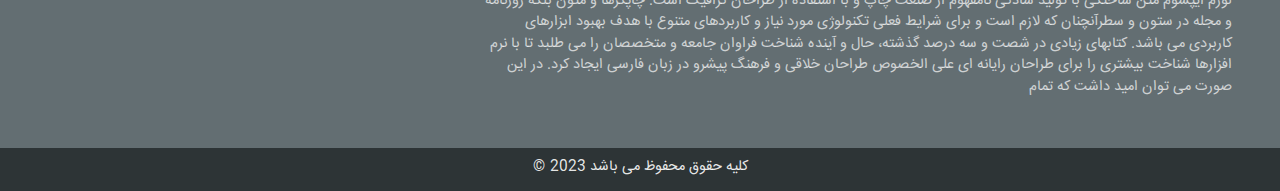
==== commit dd783f68: "end of version 1" ====
--- a/home.html
+++ b/home.html
@@ -11,7 +11,8 @@
     <link rel="stylesheet" href="./style/animated.css">
     <link rel="stylesheet" href="./style/flexboxgrid.css">
     <link rel="stylesheet" href="./style/owl.carousel.min.css">
-    <link rel="stylesheet" href="./style/owl.carousel.min.css">
+    <link rel="stylesheet" href="./style/owl.theme.default.min.css">
+    <meta http-equiv="X-UA-Compatible" content="ie=edge" />
 
 </head>
 <body>
@@ -207,7 +208,7 @@
             </section>
             <section class="dragble-list">
                 <div class="title">
-                    <span>کتونی ها </span>
+                    <span>ایر فورس 1</span>
                 </div>
                 <div class="owl-carousel owl-theme" id="owl-product">
                     <div class="item">
@@ -222,7 +223,7 @@
                                  <i class="fa-solid fa-star"></i>
                              </div>
                          </div>
-                         <div class="title">Nike Air Force 1 '07</div>
+                         <div class="title"> Air Force 1 '07</div>
                          <div class="buttons">
                              <div class="right"><span class="price">780 هزار تومان</span> </div>
                              <div class="left">
@@ -250,7 +251,7 @@
                                  <i class="fa-solid fa-star"></i>
                              </div>
                          </div>
-                         <div class="title">Nike Air Force 1 Shadow</div>
+                         <div class="title"> Force 1 Shadow</div>
                          <div class="buttons">
                              <div class="right"><span class="price">780 هزار تومان</span> </div>
                              <div class="left">
@@ -306,36 +307,36 @@
                                  <i class="fa-solid fa-star"></i>
                              </div>
                          </div>
+                         <div class="title"> Dunk Low</div>
+                         <div class="buttons">
+                             <div class="right"><span class="price">1.870 هزار تومان</span> </div>
+                             <div class="left">
+                                 <div class="extend-btn">
+                                     <a href="" class="b-text">علاقه</a>
+                                     <a href="" class="b-icon"><i class="fa-regular fa-heart"></i></a>
+                                 </div>
+                                 <div class="extend-btn">
+                                     <a href="" class="b-text">خرید</a>
+                                     <a href="" class="b-icon"><i class="fa-solid fa-cart-shopping"></i></a>
+                                 </div>
+                             </div>
+                         </div> 
+                         </div>
+                    </div>
+                    <div class="item">
+                        <div class="shopping-card">
+                            <div class="img-sec">
+                             <img src="./photo/h5.jpg" alt="" >
+                             <div class="stars">
+                                 <i class="fa-solid fa-star"></i>
+                                 <i class="fa-solid fa-star"></i>
+                                 <i class="fa-solid fa-star"></i>
+                                 <i class="fa-solid fa-star"></i>
+                                 <i class="fa-solid fa-star"></i>
+                             </div>
+                         </div>
                          <div class="title">Nike Dunk Low</div>
                          <div class="buttons">
-                             <div class="right"><span class="price">1.870 هزار تومان</span> </div>
-                             <div class="left">
-                                 <div class="extend-btn">
-                                     <a href="" class="b-text">علاقه</a>
-                                     <a href="" class="b-icon"><i class="fa-regular fa-heart"></i></a>
-                                 </div>
-                                 <div class="extend-btn">
-                                     <a href="" class="b-text">خرید</a>
-                                     <a href="" class="b-icon"><i class="fa-solid fa-cart-shopping"></i></a>
-                                 </div>
-                             </div>
-                         </div> 
-                         </div>
-                    </div>
-                    <div class="item">
-                        <div class="shopping-card">
-                            <div class="img-sec">
-                             <img src="./photo/h5.jpg" alt="" >
-                             <div class="stars">
-                                 <i class="fa-solid fa-star"></i>
-                                 <i class="fa-solid fa-star"></i>
-                                 <i class="fa-solid fa-star"></i>
-                                 <i class="fa-solid fa-star"></i>
-                                 <i class="fa-solid fa-star"></i>
-                             </div>
-                         </div>
-                         <div class="title">Nike Dunk Low</div>
-                         <div class="buttons">
                              <div class="right"><span class="price">1.330 هزار تومان</span> </div>
                              <div class="left">
                                  <div class="extend-btn">
@@ -365,34 +366,6 @@
                          <div class="title">Air Jordan 1 Mid</div>
                          <div class="buttons">
                              <div class="right"><span class="price">1.220 هزار تومان</span> </div>
-                             <div class="left">
-                                 <div class="extend-btn">
-                                     <a href="" class="b-text">علاقه</a>
-                                     <a href="" class="b-icon"><i class="fa-regular fa-heart"></i></a>
-                                 </div>
-                                 <div class="extend-btn">
-                                     <a href="" class="b-text">خرید</a>
-                                     <a href="" class="b-icon"><i class="fa-solid fa-cart-shopping"></i></a>
-                                 </div>
-                             </div>
-                         </div> 
-                         </div>
-                    </div>
-                    <div class="item">
-                        <div class="shopping-card">
-                            <div class="img-sec">
-                             <img src="./photo/cards/card1.jpeg" alt="" >
-                             <div class="stars">
-                                 <i class="fa-solid fa-star"></i>
-                                 <i class="fa-solid fa-star"></i>
-                                 <i class="fa-solid fa-star"></i>
-                                 <i class="fa-solid fa-star"></i>
-                                 <i class="fa-solid fa-star"></i>
-                             </div>
-                         </div>
-                         <div class="title">Nike Air Force 1 LV8</div>
-                         <div class="buttons">
-                             <div class="right"><span class="price">980 هزار تومان</span> </div>
                              <div class="left">
                                  <div class="extend-btn">
                                      <a href="" class="b-text">علاقه</a>
--- a/style/home.css
+++ b/style/home.css
@@ -389,11 +389,17 @@
   direction: ltr;
 }
 
+.owl-carousel .owl-item img {
+  display: inline !important;
+}
+
 .dragble-list {
+  background: linear-gradient(rgba(255, 255, 255, 0.96), rgba(255, 255, 255, 0.95)), url(../photo/background/airforce.jpg);
   padding: 1.5rem 0.625rem;
   font-size: 1rem;
 }
 .dragble-list .shopping-card {
+  background-color: white;
   text-align: center;
   box-shadow: 0px 2px 8px 0px rgba(0, 0, 0, 0.2);
   margin: 0.625rem 0.9375rem;
